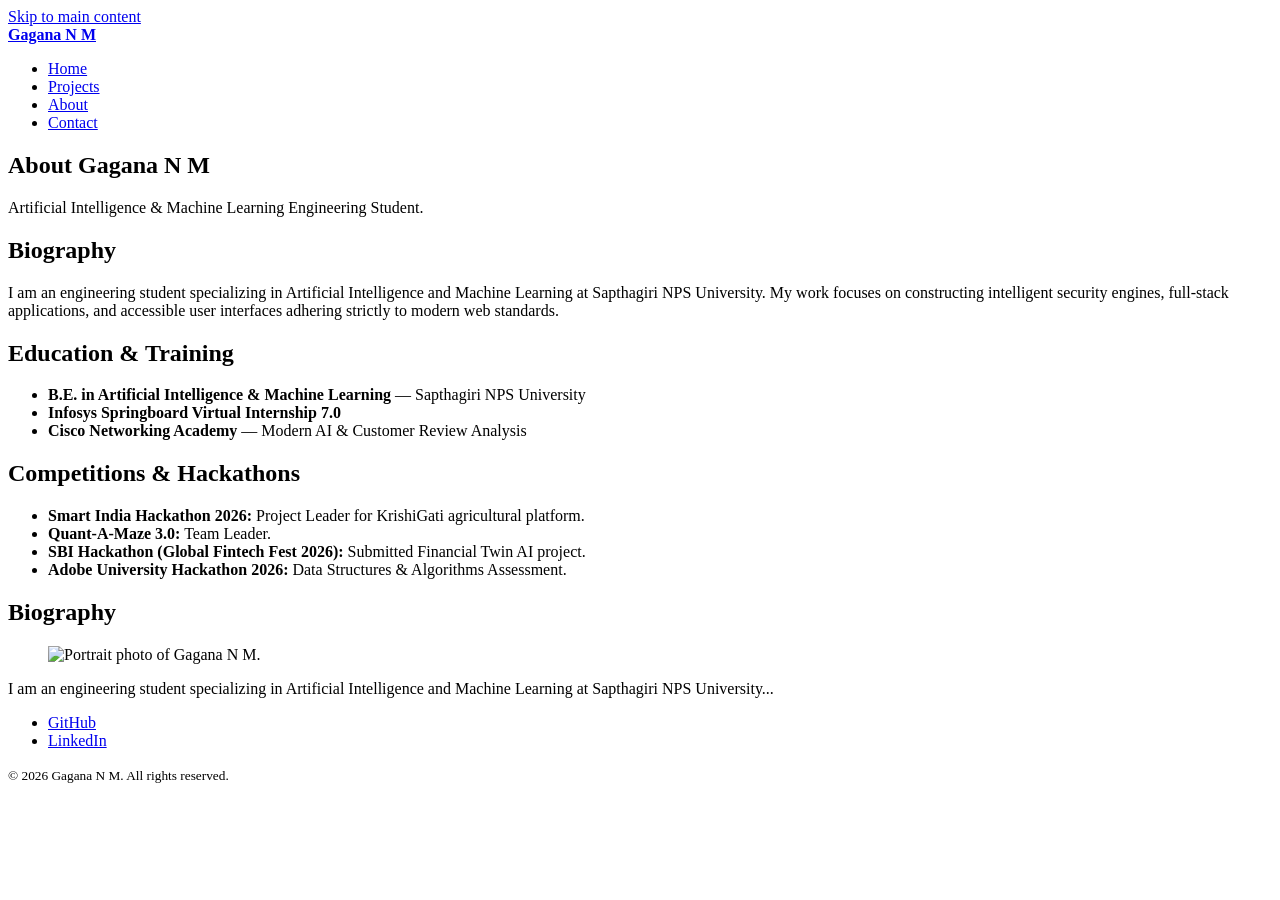
==== about.html @ c7a021b4 "Initial commit" ====
<!DOCTYPE html>
<html lang="en" dir="ltr">
<head>
  <meta charset="UTF-8">
  <meta name="viewport" content="width=device-width, initial-scale=1.0">
  
  <title>About Gagana N M | AI/ML Student</title>
  <meta name="description" content="Learn about Gagana N M, an AI/ML engineering student focusing on intelligent systems, cybersecurity, and WCAG accessibility standards.">
  <meta name="robots" content="index, follow">

  <link rel="canonical" href="https://www.gagananm.dev/about.html">
</head>
<body>

  <!-- Skip Link -->
  <a href="#main-content" class="skip-link">Skip to main content</a>

  <!-- Header Landmark -->
  <header role="banner">
    <nav aria-label="Main Navigation">
      <a href="index.html">
        <strong>Gagana N M</strong>
      </a>
      <ul>
        <li><a href="index.html">Home</a></li>
        <li><a href="projects.html">Projects</a></li>
        <li><a href="about.html" aria-current="page">About</a></li>
        <li><a href="contact.html">Contact</a></li>
      </ul>
    </nav>
  </header>

  <!-- Main Content Landmark -->
  <main id="main-content" tabindex="-1">
    
    <article>
      <header>
        <h1>About Gagana N M</h1>
        <p>Artificial Intelligence &amp; Machine Learning Engineering Student.</p>
      </header>

      <section aria-labelledby="bio-heading">
        <h2 id="bio-heading">Biography</h2>
        <p>I am an engineering student specializing in Artificial Intelligence and Machine Learning at Sapthagiri NPS University. My work focuses on constructing intelligent security engines, full-stack applications, and accessible user interfaces adhering strictly to modern web standards.</p>
      </section>

      <section aria-labelledby="education-heading">
        <h2 id="education-heading">Education &amp; Training</h2>
        <ul>
          <li>
            <strong>B.E. in Artificial Intelligence &amp; Machine Learning</strong> &mdash; Sapthagiri NPS University
          </li>
          <li>
            <strong>Infosys Springboard Virtual Internship 7.0</strong>
          </li>
          <li>
            <strong>Cisco Networking Academy</strong> &mdash; Modern AI &amp; Customer Review Analysis
          </li>
        </ul>
      </section>

      <section aria-labelledby="achievements-heading">
        <h2 id="achievements-heading">Competitions &amp; Hackathons</h2>
        <ul>
          <li><strong>Smart India Hackathon 2026:</strong> Project Leader for KrishiGati agricultural platform.</li>
          <li><strong>Quant-A-Maze 3.0:</strong> Team Leader.</li>
          <li><strong>SBI Hackathon (Global Fintech Fest 2026):</strong> Submitted Financial Twin AI project.</li>
          <li><strong>Adobe University Hackathon 2026:</strong> Data Structures &amp; Algorithms Assessment.</li>
        </ul>
      </section>
    </article>

  </main>
  <section aria-labelledby="bio-heading">
  <h2 id="bio-heading">Biography</h2>
  
  <figure>
    <img 
      src="https://i.pinimg.com/736x/85/52/92/855292018fea5396b55f74ef72c59ae5.jpg"
      alt="Portrait photo of Gagana N M." 
      width="300" 
      height="300" 
      loading="lazy"
    >
  </figure>

  <p>I am an engineering student specializing in Artificial Intelligence and Machine Learning at Sapthagiri NPS University...</p>
</section>

  <!-- Footer Landmark -->
  <footer role="contentinfo">
    <nav aria-label="Footer Social Links">
      <ul>
        <li><a href="https://github.com" rel="external noopener noreferrer" target="_blank" aria-label="GitHub Profile (opens in a new tab)">GitHub</a></li>
        <li><a href="https://linkedin.com" rel="external noopener noreferrer" target="_blank" aria-label="LinkedIn Profile (opens in a new tab)">LinkedIn</a></li>
      </ul>
    </nav>
    <p><small>&copy; <time datetime="2026">2026</time> Gagana N M. All rights reserved.</small></p>
  </footer>

</body>
</html>
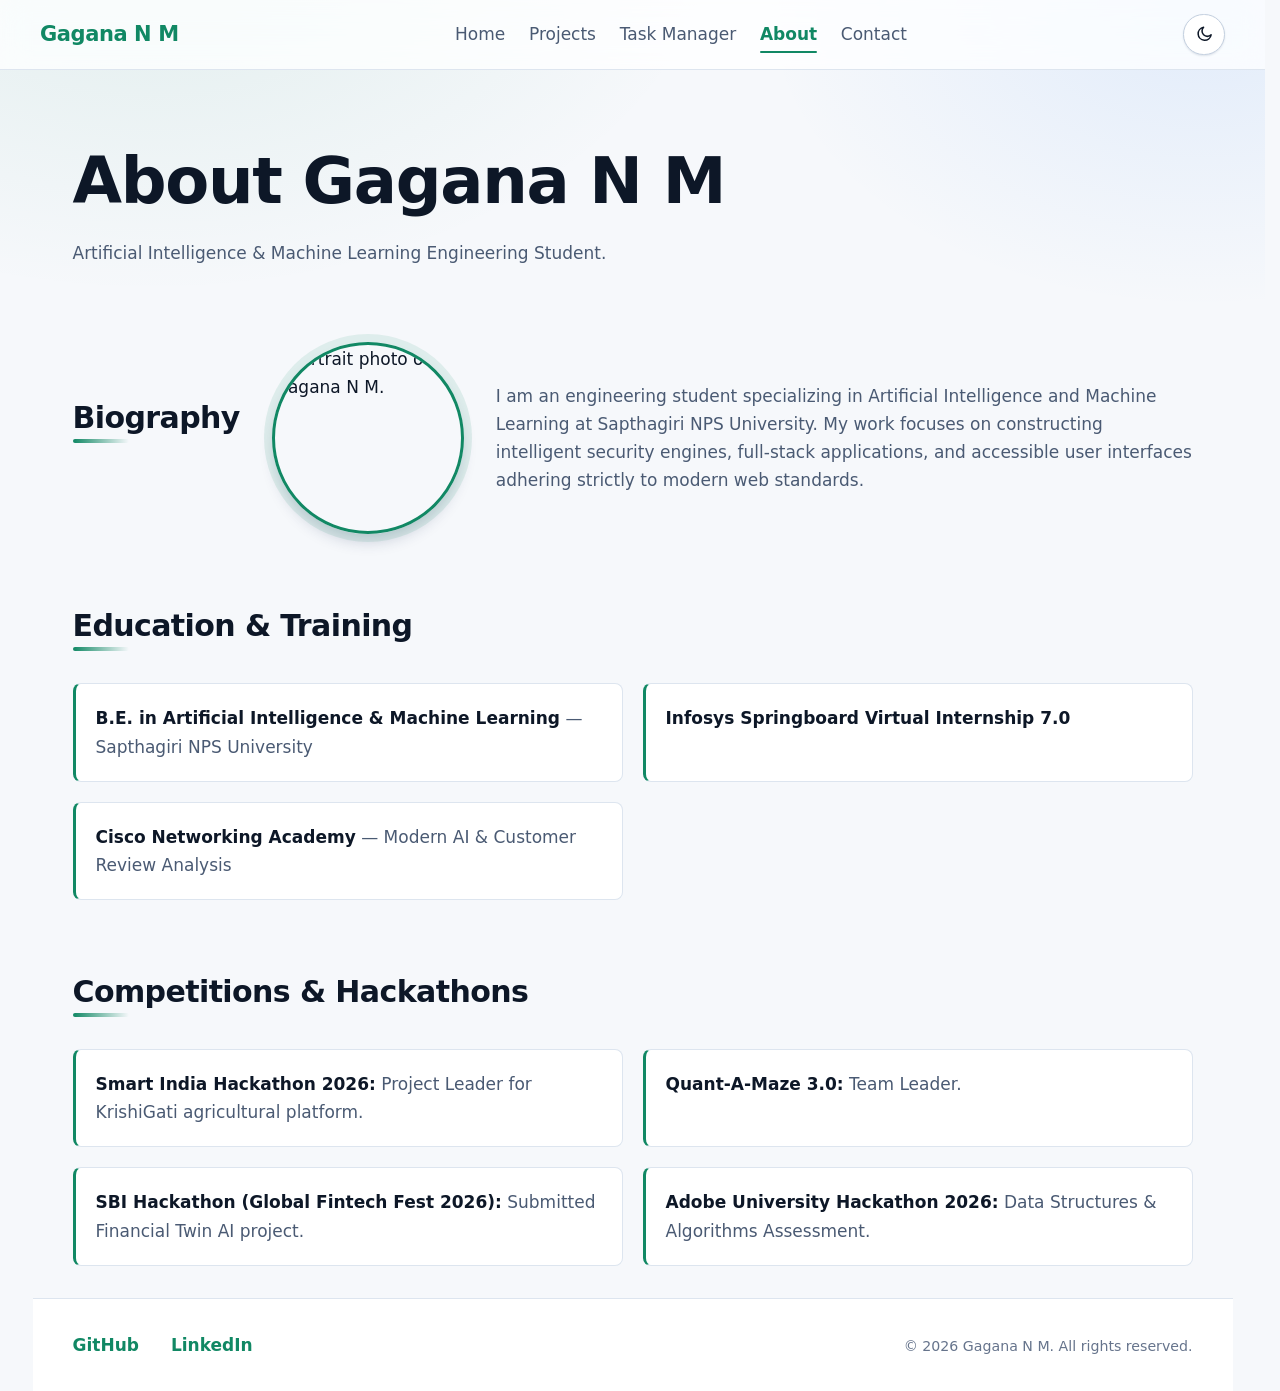
==== commit 68d5437f: "Add files via upload" ====
--- a/about.html
+++ b/about.html
@@ -1,102 +1,111 @@
-<!DOCTYPE html>
-<html lang="en" dir="ltr">
-<head>
-  <meta charset="UTF-8">
-  <meta name="viewport" content="width=device-width, initial-scale=1.0">
-  
-  <title>About Gagana N M | AI/ML Student</title>
-  <meta name="description" content="Learn about Gagana N M, an AI/ML engineering student focusing on intelligent systems, cybersecurity, and WCAG accessibility standards.">
-  <meta name="robots" content="index, follow">
-
-  <link rel="canonical" href="https://www.gagananm.dev/about.html">
-</head>
-<body>
-
-  <!-- Skip Link -->
-  <a href="#main-content" class="skip-link">Skip to main content</a>
-
-  <!-- Header Landmark -->
-  <header role="banner">
-    <nav aria-label="Main Navigation">
-      <a href="index.html">
-        <strong>Gagana N M</strong>
-      </a>
-      <ul>
-        <li><a href="index.html">Home</a></li>
-        <li><a href="projects.html">Projects</a></li>
-        <li><a href="about.html" aria-current="page">About</a></li>
-        <li><a href="contact.html">Contact</a></li>
-      </ul>
-    </nav>
-  </header>
-
-  <!-- Main Content Landmark -->
-  <main id="main-content" tabindex="-1">
-    
-    <article>
-      <header>
-        <h1>About Gagana N M</h1>
-        <p>Artificial Intelligence &amp; Machine Learning Engineering Student.</p>
-      </header>
-
-      <section aria-labelledby="bio-heading">
-        <h2 id="bio-heading">Biography</h2>
-        <p>I am an engineering student specializing in Artificial Intelligence and Machine Learning at Sapthagiri NPS University. My work focuses on constructing intelligent security engines, full-stack applications, and accessible user interfaces adhering strictly to modern web standards.</p>
-      </section>
-
-      <section aria-labelledby="education-heading">
-        <h2 id="education-heading">Education &amp; Training</h2>
-        <ul>
-          <li>
-            <strong>B.E. in Artificial Intelligence &amp; Machine Learning</strong> &mdash; Sapthagiri NPS University
-          </li>
-          <li>
-            <strong>Infosys Springboard Virtual Internship 7.0</strong>
-          </li>
-          <li>
-            <strong>Cisco Networking Academy</strong> &mdash; Modern AI &amp; Customer Review Analysis
-          </li>
-        </ul>
-      </section>
-
-      <section aria-labelledby="achievements-heading">
-        <h2 id="achievements-heading">Competitions &amp; Hackathons</h2>
-        <ul>
-          <li><strong>Smart India Hackathon 2026:</strong> Project Leader for KrishiGati agricultural platform.</li>
-          <li><strong>Quant-A-Maze 3.0:</strong> Team Leader.</li>
-          <li><strong>SBI Hackathon (Global Fintech Fest 2026):</strong> Submitted Financial Twin AI project.</li>
-          <li><strong>Adobe University Hackathon 2026:</strong> Data Structures &amp; Algorithms Assessment.</li>
-        </ul>
-      </section>
-    </article>
-
-  </main>
-  <section aria-labelledby="bio-heading">
-  <h2 id="bio-heading">Biography</h2>
-  
-  <figure>
-    <img 
-      src="https://i.pinimg.com/736x/85/52/92/855292018fea5396b55f74ef72c59ae5.jpg"
-      alt="Portrait photo of Gagana N M." 
-      width="300" 
-      height="300" 
-      loading="lazy"
-    >
-  </figure>
-
-  <p>I am an engineering student specializing in Artificial Intelligence and Machine Learning at Sapthagiri NPS University...</p>
-</section>
-
-  <!-- Footer Landmark -->
-  <footer role="contentinfo">
-    <nav aria-label="Footer Social Links">
-      <ul>
-        <li><a href="https://github.com" rel="external noopener noreferrer" target="_blank" aria-label="GitHub Profile (opens in a new tab)">GitHub</a></li>
-        <li><a href="https://linkedin.com" rel="external noopener noreferrer" target="_blank" aria-label="LinkedIn Profile (opens in a new tab)">LinkedIn</a></li>
-      </ul>
-    </nav>
-    <p><small>&copy; <time datetime="2026">2026</time> Gagana N M. All rights reserved.</small></p>
-  </footer>
-
-</body>
+<!DOCTYPE html>
+<html lang="en" dir="ltr">
+<head>
+  <meta charset="UTF-8">
+  <meta name="viewport" content="width=device-width, initial-scale=1.0">
+  
+  <title>About Gagana N M | AI/ML Student</title>
+  <meta name="description" content="Learn about Gagana N M, an AI/ML engineering student focusing on intelligent systems, cybersecurity, and WCAG accessibility standards.">
+  <meta name="robots" content="index, follow">
+
+  <link rel="canonical" href="https://www.gagananm.dev/about.html">
+  <link rel="stylesheet" href="style.css">
+</head>
+<body>
+
+  <!-- Skip Link -->
+  <a href="#main-content" class="skip-link">Skip to main content</a>
+
+  <!-- Header Landmark -->
+  <header role="banner">
+    <nav aria-label="Main Navigation">
+      <a href="index.html">
+        <strong>Gagana N M</strong>
+      </a>
+      <ul>
+        <li><a href="index.html">Home</a></li>
+        <li><a href="project.html">Projects</a></li>
+        <li><a href="todo.html">Task Manager</a></li>
+        <li><a href="about.html" aria-current="page">About</a></li>
+        <li><a href="contact.html">Contact</a></li>
+      </ul>
+
+      <!-- Light / dark mode switch: swaps CSS custom properties on <html> -->
+      <button type="button" class="theme-toggle" id="theme-toggle"
+        aria-label="Switch to light theme" aria-pressed="false" title="Toggle colour theme">
+        <svg class="icon icon-sun" viewBox="0 0 24 24" fill="none" stroke="currentColor"
+          stroke-width="2" stroke-linecap="round" aria-hidden="true" focusable="false">
+          <circle cx="12" cy="12" r="4.5"></circle>
+          <path d="M12 1.5v2.5M12 20v2.5M4.2 4.2l1.8 1.8M18 18l1.8 1.8M1.5 12H4M20 12h2.5M4.2 19.8L6 18M18 6l1.8-1.8"></path>
+        </svg>
+        <svg class="icon icon-moon" viewBox="0 0 24 24" fill="none" stroke="currentColor"
+          stroke-width="2" stroke-linecap="round" stroke-linejoin="round" aria-hidden="true" focusable="false">
+          <path d="M21 12.8A8.5 8.5 0 1 1 11.2 3a6.6 6.6 0 0 0 9.8 9.8z"></path>
+        </svg>
+      </button>
+    </nav>
+  </header>
+
+  <!-- Main Content Landmark -->
+  <main id="main-content" tabindex="-1">
+
+    <header>
+      <h1>About Gagana N M</h1>
+      <p>Artificial Intelligence &amp; Machine Learning Engineering Student.</p>
+    </header>
+
+    <section aria-labelledby="bio-heading">
+      <h2 id="bio-heading">Biography</h2>
+
+      <figure>
+        <img src="https://i.pinimg.com/736x/85/52/92/855292018fea5396b55f74ef72c59ae5.jpg"
+          alt="Portrait photo of Gagana N M."
+          width="300"
+          height="300"
+          loading="lazy"
+        >
+      </figure>
+
+      <p>I am an engineering student specializing in Artificial Intelligence and Machine Learning at Sapthagiri NPS University. My work focuses on constructing intelligent security engines, full-stack applications, and accessible user interfaces adhering strictly to modern web standards.</p>
+    </section>
+
+    <section aria-labelledby="education-heading">
+      <h2 id="education-heading">Education &amp; Training</h2>
+      <ul>
+        <li>
+          <strong>B.E. in Artificial Intelligence &amp; Machine Learning</strong> &mdash; Sapthagiri NPS University
+        </li>
+        <li>
+          <strong>Infosys Springboard Virtual Internship 7.0</strong>
+        </li>
+        <li>
+          <strong>Cisco Networking Academy</strong> &mdash; Modern AI &amp; Customer Review Analysis
+        </li>
+      </ul>
+    </section>
+
+    <section aria-labelledby="achievements-heading">
+      <h2 id="achievements-heading">Competitions &amp; Hackathons</h2>
+      <ul>
+        <li><strong>Smart India Hackathon 2026:</strong> Project Leader for KrishiGati agricultural platform.</li>
+        <li><strong>Quant-A-Maze 3.0:</strong> Team Leader.</li>
+        <li><strong>SBI Hackathon (Global Fintech Fest 2026):</strong> Submitted Financial Twin AI project.</li>
+        <li><strong>Adobe University Hackathon 2026:</strong> Data Structures &amp; Algorithms Assessment.</li>
+      </ul>
+    </section>
+
+  </main>
+
+  <!-- Footer Landmark -->
+  <footer role="contentinfo">
+    <nav aria-label="Footer Social Links">
+      <ul>
+        <li><a href="https://github.com" rel="external noopener noreferrer" target="_blank" aria-label="GitHub Profile (opens in a new tab)">GitHub</a></li>
+        <li><a href="https://linkedin.com" rel="external noopener noreferrer" target="_blank" aria-label="LinkedIn Profile (opens in a new tab)">LinkedIn</a></li>
+      </ul>
+    </nav>
+    <p><small>&copy; <time datetime="2026">2026</time> Gagana N M. All rights reserved.</small></p>
+  </footer>
+
+</body>
 </html>
--- a/style.css
+++ b/style.css
@@ -0,0 +1,1498 @@
+/* ==========================================================================
+   GAGANA N M — PORTFOLIO STYLESHEET
+   Architecture:
+     1.  Design Tokens (custom properties) + Light/Dark theme
+     2.  Base & Accessibility styles
+     3.  Navigation & Header (Flexbox)
+     4.  Main content & page shell (CSS Grid)
+     5.  Page-specific components (hero, cards, forms, timeline)
+     6.  Footer
+     7.  Responsive breakpoints (mobile-first)
+     8.  User preferences (reduced motion, print)
+   ========================================================================== */
+
+/* ==========================================================================
+   1. DESIGN TOKENS — CUSTOM PROPERTIES
+   Every colour, size, radius and easing used below is declared once here,
+   which is what makes runtime theme switching a single-attribute change.
+   ========================================================================== */
+
+:root {
+  /* Tells the UA which palette form controls & scrollbars should use */
+  color-scheme: dark;
+
+  /* --- Brand accent (theme-independent hue, derived shades) --- */
+  --brand-hue: 162;
+  --accent: hsl(var(--brand-hue) 84% 40%);
+  --accent-hover: hsl(var(--brand-hue) 84% 48%);
+  --accent-soft: hsl(var(--brand-hue) 84% 40% / 0.14);
+  --accent-glow: hsl(var(--brand-hue) 84% 45% / 0.35);
+  --accent-contrast: #ffffff;
+
+  /* --- Surfaces (dark defaults) --- */
+  --bg-primary: #070b14;
+  --bg-secondary: #0f1626;
+  --bg-surface: #1b2438;
+  --bg-elevated: #141d30;
+  --glass: rgb(15 22 38 / 0.72);
+  --border-color: #1f2b42;
+  --border-strong: #2c3a56;
+
+  /* --- Text --- */
+  --text-primary: #f3f6fb;
+  --text-secondary: #9aa7bd;
+  --text-muted: #6b7891;
+
+  /* Typography & Layout */
+  --font-main: system-ui, -apple-system, BlinkMacSystemFont, 'Segoe UI', Roboto, Oxygen, Ubuntu, Cantarell, sans-serif;
+  --max-width: 1200px;
+  --gutter: clamp(1rem, 0.5rem + 2.5vw, 2.5rem);
+
+  /* Fluid type scale — scales smoothly between mobile and desktop
+     with no breakpoint required (min, preferred, max) */
+  --step-0: clamp(0.95rem, 0.9rem + 0.25vw, 1.0625rem);
+  --step-1: clamp(1.125rem, 1.05rem + 0.4vw, 1.3125rem);
+  --step-2: clamp(1.4rem, 1.2rem + 0.9vw, 1.875rem);
+  --step-3: clamp(1.85rem, 1.4rem + 2.1vw, 3rem);
+  --step-4: clamp(2.2rem, 1.5rem + 3.4vw, 4rem);
+
+  /* Spacing scale */
+  --space-xs: 0.375rem;
+  --space-sm: 0.75rem;
+  --space-md: 1.25rem;
+  --space-lg: 2rem;
+  --space-xl: clamp(2.5rem, 1.5rem + 4vw, 5rem);
+
+  /* Utilities */
+  --radius-sm: 0.375rem;
+  --radius-md: 0.5rem;
+  --radius-lg: 0.75rem;
+  --radius-xl: 1.5rem;
+  --radius-pill: 999px;
+  --shadow-sm: 0 1px 2px 0 rgba(0, 0, 0, 0.5);
+  --shadow-md: 0 4px 6px -1px rgba(0, 0, 0, 0.3);
+  --shadow-lg: 0 10px 15px -3px rgba(0, 0, 0, 0.4);
+  --ring: 0 0 0 3px var(--accent-soft);
+  --ease: cubic-bezier(0.4, 0, 0.2, 1);
+  --transition: all 0.3s var(--ease);
+
+  /* --- Priority semantics (shared by the task manager) --- */
+  --priority-high: hsl(0 72% 51%);
+  --priority-high-soft: hsl(0 72% 51% / 0.16);
+  --priority-medium: hsl(38 92% 50%);
+  --priority-medium-soft: hsl(38 92% 50% / 0.16);
+  --priority-low: hsl(199 89% 48%);
+  --priority-low-soft: hsl(199 89% 48% / 0.16);
+
+  --danger: hsl(0 72% 51%);
+  --danger-soft: hsl(0 72% 51% / 0.14);
+}
+
+/* ==========================================================================
+   1b. LIGHT THEME
+   Two routes, both driven purely by swapping custom-property values:
+     a) Automatic  -> the OS/browser `prefers-color-scheme` media feature
+     b) Manual     -> [data-theme="light"] set on <html> by the toggle button
+   ========================================================================== */
+@media (prefers-color-scheme: light) {
+  :root:not([data-theme='dark']) {
+    color-scheme: light;
+
+    --accent: hsl(var(--brand-hue) 78% 30%);
+    --accent-hover: hsl(var(--brand-hue) 78% 24%);
+    --accent-soft: hsl(var(--brand-hue) 78% 30% / 0.1);
+    --accent-glow: hsl(var(--brand-hue) 78% 40% / 0.25);
+
+    --bg-primary: #f6f8fb;
+    --bg-secondary: #ffffff;
+    --bg-surface: #eef2f8;
+    --bg-elevated: #ffffff;
+    --glass: rgb(255 255 255 / 0.78);
+    --border-color: #dde5ef;
+    --border-strong: #c3cfdf;
+
+    --text-primary: #0d1727;
+    --text-secondary: #4a5a73;
+    --text-muted: #66748c;
+
+    --shadow-sm: 0 1px 2px 0 rgba(30, 50, 90, 0.12);
+    --shadow-md: 0 4px 6px -1px rgba(30, 50, 90, 0.16);
+    --shadow-lg: 0 10px 15px -3px rgba(30, 50, 90, 0.22);
+  }
+}
+
+/* Manual override — always wins over the system preference */
+:root[data-theme='light'] {
+  color-scheme: light;
+
+  --accent: hsl(var(--brand-hue) 78% 30%);
+  --accent-hover: hsl(var(--brand-hue) 78% 24%);
+  --accent-soft: hsl(var(--brand-hue) 78% 30% / 0.1);
+  --accent-glow: hsl(var(--brand-hue) 78% 40% / 0.25);
+
+  --bg-primary: #f6f8fb;
+  --bg-secondary: #ffffff;
+  --bg-surface: #eef2f8;
+  --bg-elevated: #ffffff;
+  --glass: rgb(255 255 255 / 0.78);
+  --border-color: #dde5ef;
+  --border-strong: #c3cfdf;
+
+  --text-primary: #0d1727;
+  --text-secondary: #4a5a73;
+  --text-muted: #66748c;
+
+  /* Darker priority shades so they hold AA contrast on white */
+  --priority-high: hsl(0 72% 42%);
+  --priority-medium: hsl(32 90% 36%);
+  --priority-low: hsl(205 90% 34%);
+  --danger: hsl(0 72% 42%);
+
+  --shadow-sm: 0 1px 2px 0 rgba(30, 50, 90, 0.12);
+  --shadow-md: 0 4px 6px -1px rgba(30, 50, 90, 0.16);
+  --shadow-lg: 0 10px 15px -3px rgba(30, 50, 90, 0.22);
+}
+
+/* Mirror that palette when light mode is chosen automatically by the OS */
+@media (prefers-color-scheme: light) {
+  :root:not([data-theme='dark']) {
+    --priority-high: hsl(0 72% 42%);
+    --priority-medium: hsl(32 90% 36%);
+    --priority-low: hsl(205 90% 34%);
+    --danger: hsl(0 72% 42%);
+  }
+}
+
+/* ==========================================================================
+   2. BASE & ACCESSIBILITY STYLES
+   ========================================================================== */
+*, *::before, *::after {
+  box-sizing: border-box;
+  margin: 0;
+  padding: 0;
+}
+
+html {
+  scroll-behavior: smooth;
+  -webkit-text-size-adjust: 100%;
+  scrollbar-gutter: stable;
+  font-size: 100%;
+}
+
+body {
+  font-family: var(--font-main);
+  font-size: var(--step-0);
+  background-color: var(--bg-primary);
+  color: var(--text-primary);
+  line-height: 1.65;
+  min-height: 100vh;
+  min-height: 100svh;
+  display: flex;
+  flex-direction: column;
+
+  /* Advanced: layered radial "mesh" gradient for depth, pinned to viewport */
+  background-image:
+    radial-gradient(60rem 40rem at 12% -10%, var(--accent-soft), transparent 60%),
+    radial-gradient(50rem 35rem at 95% 0%, hsl(215 90% 55% / 0.10), transparent 55%);
+  background-attachment: fixed;
+  background-repeat: no-repeat;
+
+  transition: background-color var(--transition), color var(--transition);
+}
+
+/* Text gradient utility: paints text with a gradient via background-clip */
+.gradient-text {
+  background-image: linear-gradient(
+    100deg,
+    var(--text-primary) 20%,
+    var(--accent) 85%
+  );
+  -webkit-background-clip: text;
+  background-clip: text;
+  color: transparent;
+}
+
+/* Accessibility: Skip Link & Focus States */
+.skip-link {
+  position: absolute;
+  top: -100px;
+  left: 1rem;
+  background: var(--accent);
+  color: #ffffff;
+  padding: 0.75rem 1.25rem;
+  z-index: 1000;
+  border-radius: var(--radius-sm);
+  font-weight: 600;
+  text-decoration: none;
+  transition: top 0.2s ease;
+}
+
+.skip-link:focus {
+  top: 1rem;
+}
+
+:focus-visible {
+  outline: 2px solid var(--accent-hover);
+  outline-offset: 4px;
+}
+
+.visually-hidden {
+  position: absolute;
+  width: 1px;
+  height: 1px;
+  padding: 0;
+  margin: -1px;
+  overflow: hidden;
+  clip: rect(0, 0, 0, 0);
+  white-space: nowrap;
+  border: 0;
+}
+
+/* Base Elements */
+img {
+  max-width: 100%;
+  height: auto;
+  display: block;
+  border-radius: var(--radius-md);
+}
+
+a {
+  color: var(--accent);
+  text-decoration: none;
+  text-underline-offset: 0.2em;
+  transition: var(--transition);
+}
+
+a:hover {
+  color: var(--accent-hover);
+}
+
+ul {
+  list-style: none;
+}
+
+/* Fluid, balanced headings */
+h1,
+h2,
+h3 {
+  line-height: 1.15;
+  text-wrap: balance;
+  letter-spacing: -0.02em;
+}
+
+h1 {
+  font-size: var(--step-4);
+  margin-bottom: var(--space-md);
+}
+
+h3 {
+  font-size: var(--step-1);
+  margin-bottom: var(--space-xs);
+}
+
+/* Heading rhythm on text blocks */
+main > header p,
+section > p {
+  color: var(--text-secondary);
+}
+
+/* ==========================================================================
+   3. NAVIGATION & HEADER
+   ========================================================================== */
+header[role="banner"] {
+  position: sticky;
+  top: 0;
+  z-index: 100;
+  background-color: var(--glass);
+  -webkit-backdrop-filter: blur(14px) saturate(160%);
+  backdrop-filter: blur(14px) saturate(160%);
+  border-bottom: 1px solid var(--border-color);
+  padding: 0.85rem var(--gutter);
+  transition: background-color var(--transition), border-color var(--transition);
+}
+
+/* Flexbox: logo left, nav links right, toggle pinned at the end */
+nav[aria-label="Main Navigation"] {
+  max-width: var(--max-width);
+  margin-inline: auto;
+  display: flex;
+  flex-wrap: wrap;
+  align-items: center;
+  justify-content: space-between;
+  gap: var(--space-sm);
+}
+
+nav[aria-label="Main Navigation"] > a:hover {
+  text-decoration: none;
+}
+
+nav[aria-label="Main Navigation"] strong {
+  font-size: var(--step-1);
+  letter-spacing: -0.02em;
+}
+
+nav[aria-label="Main Navigation"] ul {
+  display: flex;
+  flex-wrap: wrap;
+  gap: clamp(0.85rem, 0.2rem + 1.6vw, 1.75rem);
+  align-items: center;
+}
+
+/* Nav links carry an animated ::after underline indicator */
+nav[aria-label="Main Navigation"] ul a {
+  position: relative;
+  display: inline-block;
+  padding-block: 0.15rem;
+  color: var(--text-secondary);
+  font-weight: 500;
+}
+
+nav[aria-label="Main Navigation"] ul a::after {
+  content: '';
+  position: absolute;
+  left: 0;
+  bottom: -0.15rem;
+  width: 100%;
+  height: 2px;
+  border-radius: var(--radius-pill);
+  background-color: var(--accent);
+  transform: scaleX(0);
+  transform-origin: left center;
+  transition: transform var(--transition);
+}
+
+nav[aria-label="Main Navigation"] ul a:hover,
+nav[aria-label="Main Navigation"] ul a[aria-current="page"] {
+  color: var(--accent);
+  text-decoration: none;
+}
+
+nav[aria-label="Main Navigation"] ul a:hover::after,
+nav[aria-label="Main Navigation"] ul a[aria-current="page"]::after {
+  transform: scaleX(1);
+}
+
+nav[aria-label="Main Navigation"] ul a[aria-current="page"] {
+  font-weight: 600;
+}
+
+/* --- Theme toggle: Flexbox centering inside a fixed-size pill --- */
+.theme-toggle {
+  display: inline-flex;
+  align-items: center;
+  justify-content: center;
+  width: 2.6rem;
+  height: 2.6rem;
+  flex: 0 0 auto;
+  padding: 0;
+  font: inherit;
+  cursor: pointer;
+  color: var(--text-primary);
+  background-color: var(--bg-secondary);
+  border: 1px solid var(--border-strong);
+  border-radius: var(--radius-pill);
+  box-shadow: var(--shadow-sm);
+  transition: var(--transition);
+}
+
+.theme-toggle:hover {
+  color: var(--accent);
+  border-color: var(--accent);
+  transform: translateY(-2px);
+  box-shadow: var(--shadow-md);
+}
+
+.theme-toggle:active {
+  transform: translateY(0);
+}
+
+.theme-toggle .icon {
+  display: block;
+  width: 1.15rem;
+  height: 1.15rem;
+  transition: transform 0.5s var(--ease);
+}
+
+.theme-toggle:hover .icon {
+  transform: rotate(25deg) scale(1.08);
+}
+
+/* Swap the painted icon according to the resolved theme */
+.theme-toggle .icon-moon,
+:root[data-theme="light"] .theme-toggle .icon-sun {
+  display: none;
+}
+
+:root[data-theme="light"] .theme-toggle .icon-moon {
+  display: block;
+}
+
+@media (prefers-color-scheme: light) {
+  :root:not([data-theme="dark"]) .theme-toggle .icon-sun,
+  :root:not([data-theme="dark"]) .theme-toggle .icon-moon {
+    display: none;
+  }
+
+  :root:not([data-theme="dark"]) .theme-toggle .icon-moon {
+    display: block;
+  }
+}
+
+/* ==========================================================================
+   4. MAIN CONTENT & PAGE SHELL
+   `main` is a CSS Grid container: mobile shows a single column, and from the
+   tablet breakpoint upward it becomes a two-dimensional content + sidebar grid.
+   ========================================================================== */
+main {
+  flex: 1 1 auto;
+  width: 100%;
+  max-width: var(--max-width);
+  margin-inline: auto;
+  padding: var(--space-xl) var(--gutter) var(--space-lg);
+  display: grid;
+  grid-template-columns: 1fr;
+  gap: var(--space-xl);
+  align-content: start;
+}
+
+/* Prevents long content from blowing out grid tracks */
+section,
+article {
+  min-width: 0;
+}
+
+h2 {
+  font-size: var(--step-2);
+  margin-bottom: var(--space-lg);
+  position: relative;
+  display: inline-block;
+  padding-bottom: 0.5rem;
+}
+
+h2::after {
+  content: '';
+  position: absolute;
+  bottom: 0;
+  left: 0;
+  width: 3.5rem;
+  height: 4px;
+  border-radius: var(--radius-pill);
+  background: linear-gradient(90deg, var(--accent), transparent);
+}
+
+/* ==========================================================================
+   5. PAGE-SPECIFIC COMPONENTS
+   ========================================================================== */
+
+/* --- Hero Section: Flexbox column, centered on the block axis --- */
+section[aria-labelledby="hero-heading"] {
+  display: flex;
+  flex-direction: column;
+  justify-content: center;
+  align-items: flex-start;
+  gap: var(--space-md);
+  min-height: 55svh;
+  padding: clamp(1.5rem, 1rem + 3vw, 3.5rem);
+  border: 1px solid var(--border-color);
+  border-radius: var(--radius-xl);
+  background: linear-gradient(150deg, var(--bg-secondary), var(--bg-primary) 72%);
+  box-shadow: var(--shadow-lg);
+  position: relative;
+  overflow: hidden;
+}
+
+/* Advanced: decorative glow generated purely in CSS (no image asset) */
+section[aria-labelledby="hero-heading"]::before {
+  content: '';
+  position: absolute;
+  inset: auto -15% -55% 35%;
+  height: 26rem;
+  border-radius: 50%;
+  background: radial-gradient(circle, var(--accent-glow), transparent 65%);
+  filter: blur(8px);
+  pointer-events: none;
+}
+
+/* Lifts every direct child above the decorative glow layer */
+section[aria-labelledby="hero-heading"] > * {
+  position: relative;
+}
+
+section[aria-labelledby="hero-heading"] p {
+  font-size: var(--step-1);
+  color: var(--text-secondary);
+  max-width: 62ch;
+}
+
+section[aria-labelledby="hero-heading"] > div {
+  display: flex;
+  flex-wrap: wrap;
+  gap: var(--space-sm);
+  margin-top: var(--space-sm);
+}
+
+/* --- Shared button component (Flexbox-centered label) --- */
+:is(section[aria-labelledby="hero-heading"] a, .btn, button[type="submit"]) {
+  display: inline-flex;
+  align-items: center;
+  justify-content: center;
+  gap: 0.5rem;
+  padding: 0.8rem 1.6rem;
+  border: 1px solid transparent;
+  border-radius: var(--radius-pill);
+  font-family: inherit;
+  font-size: var(--step-0);
+  font-weight: 600;
+  text-decoration: none;
+  cursor: pointer;
+  background-color: var(--accent);
+  color: var(--accent-contrast);
+  box-shadow: 0 8px 20px -12px var(--accent-glow);
+  transition: var(--transition);
+}
+
+:is(section[aria-labelledby="hero-heading"] a, .btn, button[type="submit"]):hover {
+  background-color: var(--accent-hover);
+  transform: translateY(-2px);
+  box-shadow: 0 14px 28px -12px var(--accent-glow);
+  text-decoration: none;
+}
+
+/* Secondary / ghost variant for the second hero action */
+section[aria-labelledby="hero-heading"] a:nth-of-type(2) {
+  background-color: transparent;
+  border-color: var(--border-strong);
+  color: var(--text-primary);
+  box-shadow: none;
+}
+
+section[aria-labelledby="hero-heading"] a:nth-of-type(2):hover {
+  background-color: var(--accent-soft);
+  border-color: var(--accent);
+  color: var(--accent);
+}
+
+/* --- Project grids: CSS Grid, 1 column on mobile --- */
+section[aria-labelledby="featured-projects-heading"] > div,
+section[aria-labelledby="all-projects-heading"] {
+  display: grid;
+  grid-template-columns: 1fr;
+  gap: var(--space-lg);
+}
+
+/* --- Project card: Flexbox column so the footer pins to the bottom --- */
+article {
+  display: flex;
+  flex-direction: column;
+  gap: var(--space-sm);
+  padding: clamp(1.25rem, 1rem + 1vw, 1.75rem);
+  background-color: var(--bg-secondary);
+  border: 1px solid var(--border-color);
+  border-radius: var(--radius-xl);
+  box-shadow: var(--shadow-sm);
+  position: relative;
+  overflow: hidden;
+  transition: var(--transition);
+}
+
+/* Advanced: gradient hairline border that fades in on hover, drawn with a
+   mask-composite so only the 1px padding ring is painted */
+article::after {
+  content: '';
+  position: absolute;
+  inset: 0;
+  border-radius: inherit;
+  padding: 1px;
+  background: linear-gradient(140deg, var(--accent), transparent 55%);
+  -webkit-mask: linear-gradient(#000 0 0) content-box, linear-gradient(#000 0 0);
+  -webkit-mask-composite: xor;
+  mask: linear-gradient(#000 0 0) content-box, linear-gradient(#000 0 0);
+  mask-composite: exclude;
+  opacity: 0;
+  pointer-events: none;
+  transition: opacity var(--transition);
+}
+
+article:hover {
+  transform: translateY(-6px);
+  box-shadow: var(--shadow-lg);
+}
+
+article:hover::after {
+  opacity: 1;
+}
+
+article header p,
+article header small {
+  color: var(--text-muted);
+  font-size: 0.85rem;
+  text-transform: uppercase;
+  letter-spacing: 0.02em;
+}
+
+article figure {
+  margin: 0;
+  display: flex;
+  flex-direction: column;
+  gap: 0.5rem;
+}
+
+article figure img {
+  width: 100%;
+  aspect-ratio: 16 / 10;
+  object-fit: cover;
+  border: 1px solid var(--border-color);
+  transition: transform 0.5s var(--ease);
+}
+
+article:hover figure img {
+  transform: scale(1.03);
+}
+
+article figcaption {
+  font-size: 0.875rem;
+  color: var(--text-muted);
+}
+
+article > p {
+  color: var(--text-secondary);
+}
+
+/* Technology chips, laid out with wrapping Flexbox */
+article ul {
+  display: flex;
+  flex-wrap: wrap;
+  gap: 0.5rem;
+}
+
+article ul li {
+  background-color: var(--accent-soft);
+  color: var(--accent);
+  border: 1px solid var(--border-color);
+  padding: 0.25rem 0.75rem;
+  border-radius: var(--radius-pill);
+  font-size: 0.8rem;
+  font-weight: 600;
+}
+
+/* `margin-block-start: auto` pushes the actions to the card bottom */
+article footer {
+  display: flex;
+  flex-wrap: wrap;
+  align-items: center;
+  gap: var(--space-md);
+  margin-block-start: auto;
+  padding-block-start: var(--space-md);
+  border-top: 1px solid var(--border-color);
+  background: transparent;
+}
+
+article footer a {
+  font-size: 0.9rem;
+  font-weight: 600;
+}
+
+section[aria-labelledby="featured-projects-heading"] > footer {
+  margin-top: var(--space-lg);
+}
+
+/* --- Competencies definition list --- */
+dl {
+  display: grid;
+  grid-template-columns: 1fr;
+  gap: var(--space-md);
+}
+
+dt {
+  font-weight: 700;
+  color: var(--accent);
+  font-size: var(--step-1);
+}
+
+dd {
+  color: var(--text-secondary);
+  margin-top: 0.25rem;
+}
+
+/* --- Sidebar highlight --- */
+aside[aria-label="Recent Highlights"] {
+  display: flex;
+  flex-direction: column;
+  gap: var(--space-sm);
+  padding: clamp(1.25rem, 1rem + 1.5vw, 2rem);
+  background: linear-gradient(135deg, var(--bg-secondary), var(--bg-elevated));
+  border: 1px solid var(--border-color);
+  border-left: 4px solid var(--accent);
+  border-radius: var(--radius-lg);
+  box-shadow: var(--shadow-md);
+}
+
+aside[aria-label="Recent Highlights"] h2 {
+  font-size: var(--step-1);
+  margin-bottom: var(--space-xs);
+}
+
+aside[aria-label="Recent Highlights"] h2::after {
+  background: linear-gradient(90deg, var(--accent), transparent);
+}
+
+aside[aria-label="Recent Highlights"] p {
+  color: var(--text-secondary);
+}
+
+/* --- ABOUT PAGE (about.html) --- */
+section[aria-labelledby="bio-heading"] {
+  display: flex;
+  flex-direction: column;
+  gap: var(--space-md);
+}
+
+section[aria-labelledby="bio-heading"] figure {
+  flex: 0 0 auto;
+  margin: 0;
+}
+
+section[aria-labelledby="bio-heading"] img {
+  width: clamp(9rem, 32vw, 12rem);
+  height: clamp(9rem, 32vw, 12rem);
+  object-fit: cover;
+  border-radius: 50%;
+  border: 3px solid var(--accent);
+  /* Layered box-shadow ring creates the halo without extra markup */
+  box-shadow: 0 0 0 8px var(--accent-soft), var(--shadow-lg);
+}
+
+section[aria-labelledby="bio-heading"] p {
+  color: var(--text-secondary);
+  max-width: 68ch;
+}
+
+section[aria-labelledby="education-heading"] ul,
+section[aria-labelledby="achievements-heading"] ul {
+  display: grid;
+  grid-template-columns: 1fr;
+  gap: var(--space-md);
+}
+
+section[aria-labelledby="education-heading"] li,
+section[aria-labelledby="achievements-heading"] li {
+  background-color: var(--bg-secondary);
+  border: 1px solid var(--border-color);
+  border-left: 3px solid var(--accent);
+  border-radius: var(--radius-md);
+  padding: var(--space-md);
+  color: var(--text-secondary);
+  transition: var(--transition);
+}
+
+section[aria-labelledby="education-heading"] li:hover,
+section[aria-labelledby="achievements-heading"] li:hover {
+  transform: translateX(4px);
+  box-shadow: var(--shadow-md);
+}
+
+section[aria-labelledby="education-heading"] li strong,
+section[aria-labelledby="achievements-heading"] li strong {
+  color: var(--text-primary);
+}
+
+/* --- PROJECTS PAGE (project.html) --- */
+section[aria-labelledby="all-projects-heading"] {
+  display: grid;
+  grid-template-columns: 1fr;
+  gap: var(--space-lg);
+}
+
+/* --- CONTACT PAGE (contact.html) --- */
+form {
+  display: flex;
+  flex-direction: column;
+  gap: var(--space-md);
+  padding: clamp(1.25rem, 1rem + 2vw, 2.5rem);
+  background-color: var(--bg-secondary);
+  border: 1px solid var(--border-color);
+  border-radius: var(--radius-xl);
+  box-shadow: var(--shadow-md);
+}
+
+form > div {
+  display: flex;
+  flex-direction: column;
+  gap: 0.5rem;
+  min-width: 0;
+}
+
+form span small,
+form > p small {
+  color: var(--text-muted);
+}
+
+label {
+  font-weight: 600;
+  color: var(--text-primary);
+}
+
+input[type="text"],
+input[type="email"],
+select,
+textarea {
+  width: 100%;
+  padding: 0.75rem 1rem;
+  background-color: var(--bg-primary);
+  border: 1px solid var(--border-strong);
+  border-radius: var(--radius-sm);
+  color: var(--text-primary);
+  font-family: inherit;
+  font-size: var(--step-0);
+  transition: var(--transition);
+}
+
+input[type="text"]:focus,
+input[type="email"]:focus,
+select:focus,
+textarea:focus {
+  outline: none;
+  border-color: var(--accent);
+  box-shadow: var(--ring);
+}
+
+textarea {
+  resize: vertical;
+  min-height: 8rem;
+}
+
+select {
+  cursor: pointer;
+}
+
+fieldset {
+  display: flex;
+  flex-direction: column;
+  gap: var(--space-sm);
+  border: 1px solid var(--border-color);
+  border-radius: var(--radius-md);
+  padding: var(--space-md);
+}
+
+legend {
+  padding-inline: 0.5rem;
+  font-weight: 600;
+  color: var(--accent);
+}
+
+/* Radio / checkbox rows: horizontal Flexbox alignment */
+fieldset > div,
+form > div:has(input[type="checkbox"]) {
+  display: flex;
+  flex-direction: row;
+  align-items: center;
+  gap: 0.625rem;
+}
+
+input[type="radio"],
+input[type="checkbox"] {
+  width: 1.15rem;
+  height: 1.15rem;
+  flex: 0 0 auto;
+  accent-color: var(--accent);
+  cursor: pointer;
+}
+
+fieldset label,
+form > div:has(input[type="checkbox"]) label {
+  font-weight: 500;
+  cursor: pointer;
+}
+
+/* Live region shell — only draws a panel when a message exists */
+#form-status {
+  border-radius: var(--radius-md);
+}
+
+#form-status:not(:empty) {
+  padding: var(--space-md);
+  border: 1px solid var(--border-color);
+  background-color: var(--bg-surface);
+}
+
+address {
+  font-style: normal;
+  background-color: var(--bg-secondary);
+  border: 1px solid var(--border-color);
+  border-radius: var(--radius-lg);
+  padding: var(--space-md);
+  color: var(--text-secondary);
+}
+
+/* ==========================================================================
+   6. FOOTER
+   ========================================================================== */
+footer[role="contentinfo"] {
+  display: flex;
+  flex-direction: column;
+  align-items: center;
+  gap: var(--space-md);
+  margin-top: auto;
+  padding: var(--space-lg) var(--gutter);
+  background-color: var(--bg-secondary);
+  border-top: 1px solid var(--border-color);
+  color: var(--text-muted);
+}
+
+footer[role="contentinfo"] ul {
+  display: flex;
+  gap: var(--space-lg);
+}
+
+footer[role="contentinfo"] a {
+  font-weight: 600;
+}
+
+/* ==========================================================================
+   6b. TASK MANAGER (todo.html)
+   The page reuses the shared tokens, panels, buttons and form controls, so
+   only the parts unique to a task list are defined here.
+   ========================================================================== */
+
+/* --- Page intro ---------------------------------------------------------- */
+.page-header {
+  display: flex;
+  flex-direction: column;
+  gap: var(--space-sm);
+  max-width: 72ch;
+}
+
+.page-header > p {
+  color: var(--text-secondary);
+}
+
+.page-header code {
+  font-family: var(--font-mono, ui-monospace, monospace);
+  font-size: 0.9em;
+  padding: 0.15em 0.45em;
+  border: 1px solid var(--border-color);
+  border-radius: var(--radius-sm);
+  background-color: var(--accent-soft);
+  color: var(--accent);
+}
+
+.eyebrow {
+  font-size: 0.8rem;
+  font-weight: 700;
+  letter-spacing: 0.12em;
+  text-transform: uppercase;
+  color: var(--accent);
+  margin-bottom: calc(var(--space-sm) * -1 + 0.35rem);
+}
+
+/* --- Panels -------------------------------------------------------------- */
+.todo-panel {
+  display: flex;
+  flex-direction: column;
+  gap: var(--space-md);
+  padding: clamp(1.25rem, 1rem + 1.5vw, 2rem);
+  background-color: var(--bg-secondary);
+  border: 1px solid var(--border-color);
+  border-radius: var(--radius-xl);
+  box-shadow: var(--shadow-md);
+}
+
+.todo-panel h2 {
+  margin-bottom: var(--space-sm);
+}
+
+/* --- Create form: Grid on wide screens, stacked on mobile ---------------- */
+.todo-form {
+  display: grid;
+  grid-template-columns: 1fr;
+  gap: var(--space-md);
+  padding: 0;
+  background: none;
+  border: 0;
+  border-radius: 0;
+  box-shadow: none;
+}
+
+.todo-field {
+  display: flex;
+  flex-direction: column;
+  gap: 0.4rem;
+  min-width: 0;
+}
+
+.field-hint {
+  color: var(--text-muted);
+}
+
+/* --- Toolbar: filters on the left, bulk action on the right -------------- */
+.todo-toolbar {
+  display: flex;
+  flex-wrap: wrap;
+  align-items: center;
+  justify-content: space-between;
+  gap: var(--space-sm);
+  padding-bottom: var(--space-md);
+  border-bottom: 1px solid var(--border-color);
+}
+
+.filter-group {
+  display: flex;
+  flex-wrap: wrap;
+  gap: 0.35rem;
+  padding: 0.3rem;
+  background-color: var(--bg-surface);
+  border: 1px solid var(--border-color);
+  border-radius: var(--radius-pill);
+}
+
+.filter-btn {
+  display: inline-flex;
+  align-items: center;
+  gap: 0.45rem;
+  padding: 0.45rem 1rem;
+  font: inherit;
+  font-size: 0.9rem;
+  font-weight: 600;
+  white-space: nowrap;
+  color: var(--text-secondary);
+  background: none;
+  border: 0;
+  border-radius: var(--radius-pill);
+  cursor: pointer;
+  transition: var(--transition);
+}
+
+.filter-btn:hover {
+  color: var(--text-primary);
+  background-color: var(--accent-soft);
+}
+
+.filter-btn.is-active {
+  color: var(--accent-contrast);
+  background-color: var(--accent);
+  box-shadow: 0 6px 16px -10px var(--accent-glow);
+}
+
+/* Count badge inside each filter button */
+.filter-count {
+  display: inline-flex;
+  align-items: center;
+  justify-content: center;
+  min-width: 1.4rem;
+  padding: 0.05rem 0.4rem;
+  font-size: 0.75rem;
+  font-weight: 700;
+  font-variant-numeric: tabular-nums;
+  border-radius: var(--radius-pill);
+  background-color: color-mix(in srgb, currentColor 18%, transparent);
+}
+
+/* --- Small + ghost button modifiers (extend the shared .btn) ------------- */
+.btn--sm {
+  padding: 0.5rem 1.1rem;
+  font-size: 0.88rem;
+}
+
+.btn--ghost {
+  color: var(--text-primary);
+  background-color: transparent;
+  border-color: var(--border-strong);
+  box-shadow: none;
+}
+
+.btn--ghost:hover {
+  color: var(--accent);
+  background-color: var(--accent-soft);
+  border-color: var(--accent);
+}
+
+.btn:disabled,
+.btn--ghost:disabled {
+  opacity: 0.45;
+  cursor: not-allowed;
+  transform: none;
+  box-shadow: none;
+  color: var(--text-muted);
+  background-color: transparent;
+  border-color: var(--border-color);
+}
+
+/* --- Task list ---------------------------------------------------------- */
+.todo-list {
+  display: flex;
+  flex-direction: column;
+  gap: var(--space-sm);
+}
+
+.todo-item {
+  display: grid;
+  grid-template-columns: auto minmax(0, 1fr) auto;
+  align-items: start;
+  gap: var(--space-sm);
+  padding: var(--space-md);
+  background-color: var(--bg-elevated);
+  border: 1px solid var(--border-color);
+  border-left: 3px solid var(--border-strong);
+  border-radius: var(--radius-md);
+  transition: var(--transition);
+}
+
+.todo-item:hover {
+  border-color: var(--border-strong);
+  box-shadow: var(--shadow-sm);
+}
+
+/* Priority stripe doubles as a visual sort cue */
+.todo-item[data-priority='high'] { border-left-color: var(--priority-high); }
+.todo-item[data-priority='medium'] { border-left-color: var(--priority-medium); }
+.todo-item[data-priority='low'] { border-left-color: var(--priority-low); }
+
+.todo-item.is-completed {
+  background-color: var(--bg-surface);
+}
+
+.todo-item.is-completed .todo-text {
+  color: var(--text-muted);
+  text-decoration: line-through;
+}
+
+/* Checkbox */
+.todo-check {
+  width: 1.3rem;
+  height: 1.3rem;
+  margin-top: 0.15rem;
+  flex: 0 0 auto;
+  accent-color: var(--accent);
+  cursor: pointer;
+}
+
+.todo-body {
+  display: flex;
+  flex-direction: column;
+  gap: 0.3rem;
+  min-width: 0;
+}
+
+.todo-text {
+  font-weight: 500;
+  color: var(--text-primary);
+  cursor: text;
+  /* Wrap at spaces first; only break inside a word when a single word is
+     genuinely too long for the column (e.g. a pasted URL). `anywhere` alone
+     breaks ordinary words mid-syllable on narrow screens. */
+  overflow-wrap: break-word;
+  word-break: normal;
+  hyphens: none;
+  transition: color var(--transition);
+}
+
+.todo-meta {
+  display: flex;
+  flex-wrap: wrap;
+  align-items: center;
+  gap: 0.6rem;
+  font-size: 0.78rem;
+  color: var(--text-muted);
+}
+
+.priority-tag {
+  font-weight: 700;
+  text-transform: uppercase;
+  letter-spacing: 0.05em;
+  padding: 0.1rem 0.5rem;
+  border-radius: var(--radius-pill);
+  border: 1px solid currentColor;
+}
+
+.priority-tag--high { color: var(--priority-high); background-color: var(--priority-high-soft); }
+.priority-tag--medium { color: var(--priority-medium); background-color: var(--priority-medium-soft); }
+.priority-tag--low { color: var(--priority-low); background-color: var(--priority-low-soft); }
+
+/* Row actions */
+.todo-actions {
+  display: flex;
+  gap: 0.35rem;
+  flex: 0 0 auto;
+}
+
+.icon-btn {
+  display: inline-flex;
+  align-items: center;
+  justify-content: center;
+  width: 2.1rem;
+  height: 2.1rem;
+  padding: 0;
+  color: var(--text-secondary);
+  background-color: transparent;
+  border: 1px solid var(--border-color);
+  border-radius: var(--radius-sm);
+  cursor: pointer;
+  transition: var(--transition);
+}
+
+.icon-btn svg {
+  width: 1rem;
+  height: 1rem;
+}
+
+.icon-btn:hover {
+  color: var(--accent);
+  border-color: var(--accent);
+  background-color: var(--accent-soft);
+}
+
+.icon-btn--danger:hover {
+  color: var(--danger);
+  border-color: var(--danger);
+  background-color: var(--danger-soft);
+}
+
+/* --- Inline editor ------------------------------------------------------ */
+.todo-item.is-editing {
+  grid-template-columns: 1fr;
+  border-left-color: var(--accent);
+}
+
+.todo-edit {
+  display: grid;
+  grid-template-columns: minmax(0, 1fr) auto;
+  gap: var(--space-sm);
+}
+
+.todo-edit-input,
+.todo-edit-priority {
+  width: 100%;
+  padding: 0.6rem 0.85rem;
+  font: inherit;
+  font-size: var(--step-0);
+  color: var(--text-primary);
+  background-color: var(--bg-primary);
+  border: 1px solid var(--border-strong);
+  border-radius: var(--radius-sm);
+  transition: var(--transition);
+}
+
+.todo-edit-input:focus,
+.todo-edit-priority:focus {
+  outline: none;
+  border-color: var(--accent);
+  box-shadow: var(--ring);
+}
+
+.todo-edit .btn {
+  grid-column: 1 / -1;
+  justify-self: start;
+}
+
+/* --- Empty state -------------------------------------------------------- */
+.empty-state {
+  display: flex;
+  flex-direction: column;
+  align-items: center;
+  gap: 0.35rem;
+  padding: var(--space-xl) var(--space-md);
+  text-align: center;
+  border: 1px dashed var(--border-strong);
+  border-radius: var(--radius-lg);
+  background-color: var(--bg-elevated);
+}
+
+.empty-state[hidden] {
+  display: none; /* keeps the flex layout from overriding the hidden attribute */
+}
+
+.empty-state p:first-child {
+  font-size: var(--step-1);
+  font-weight: 600;
+  color: var(--text-primary);
+}
+
+.empty-state p:last-child {
+  color: var(--text-muted);
+}
+
+/* --- Live feedback ------------------------------------------------------ */
+.list-summary {
+  font-size: 0.85rem;
+  color: var(--text-muted);
+  font-variant-numeric: tabular-nums;
+}
+
+.form-status {
+  min-height: 1.25rem;
+  font-size: 0.9rem;
+  color: var(--accent);
+}
+
+.form-status.is-error {
+  color: var(--danger);
+}
+
+/* ==========================================================================
+   7. RESPONSIVE BREAKPOINTS (Mobile-First)
+   Everything above is authored for the smallest screen; each media query
+   only adds or reshapes for larger viewports.
+   ========================================================================== */
+
+/* --- 1. Large phones / small tablets (640px and up) ---------------------- */
+@media (min-width: 40rem) {
+  /* Two-up card grid */
+  section[aria-labelledby="featured-projects-heading"] > div {
+    grid-template-columns: repeat(2, minmax(0, 1fr));
+  }
+
+  /* Contact form becomes a two-column Grid; wide fields span both tracks */
+  form {
+    display: grid;
+    grid-template-columns: repeat(2, minmax(0, 1fr));
+    align-items: start;
+  }
+
+  form > p,
+  form > div:has(textarea),
+  form > div:has(input[type="checkbox"]),
+  form > div:has(button[type="submit"]) {
+    grid-column: 1 / -1;
+  }
+
+  /* Task creator: description grows, priority and button sit beside it */
+  .todo-form {
+    grid-template-columns: minmax(0, 1fr) 9rem auto;
+    align-items: start;
+  }
+
+  /* Editor: field, priority and controls on one line */
+  .todo-edit {
+    grid-template-columns: minmax(0, 1fr) 9rem auto auto;
+    align-items: center;
+  }
+
+  .todo-edit .btn {
+    grid-column: auto;
+  }
+}
+
+/* --- 2. Tablets (768px and up) ------------------------------------------ */
+@media (min-width: 48rem) {
+  /* Two-dimensional page shell.
+     Only the home page has a sidebar, so it is the presence of the skills
+     section that switches `main` into a content + sidebar grid. Every other
+     page keeps the single full-width column and the gap above is all it needs. */
+  main:has(section[aria-labelledby="skills-heading"]) {
+    grid-template-columns: minmax(0, 2.15fr) minmax(0, 1fr);
+    align-items: start;
+  }
+
+  /* Hero and featured work span the full grid width */
+  section[aria-labelledby="hero-heading"],
+  section[aria-labelledby="featured-projects-heading"] {
+    grid-column: 1 / -1;
+  }
+
+  /* Skills occupy the left column of the final row */
+  section[aria-labelledby="skills-heading"] {
+    grid-column: 1 / 2;
+  }
+
+  /* The sidebar takes the right column and sticks while the page scrolls */
+  aside[aria-label="Recent Highlights"] {
+    grid-column: 2 / 3;
+    position: sticky;
+    top: 5.5rem;
+  }
+
+  /* Competencies pair into two columns with a rule between term and body */
+  dl {
+    grid-template-columns: repeat(2, minmax(0, 1fr));
+    gap: var(--space-lg);
+  }
+
+  dd {
+    border-left: 2px solid var(--border-color);
+    padding-left: var(--space-md);
+    margin-top: 0.5rem;
+  }
+
+  /* About: list panels go two-up, bio goes side-by-side */
+  section[aria-labelledby="education-heading"] ul,
+  section[aria-labelledby="achievements-heading"] ul {
+    grid-template-columns: repeat(2, minmax(0, 1fr));
+  }
+
+  section[aria-labelledby="bio-heading"] {
+    flex-direction: row;
+    align-items: center;
+    gap: var(--space-lg);
+  }
+
+  /* Footer switches to a single Flexbox row */
+  footer[role="contentinfo"] {
+    flex-direction: row;
+    justify-content: space-between;
+    max-width: var(--max-width);
+    width: 100%;
+    margin-inline: auto;
+  }
+}
+
+/* --- 3. Desktop (1024px and up) ----------------------------------------- */
+@media (min-width: 64rem) {
+  /* Projects page: three-column card wall */
+  section[aria-labelledby="all-projects-heading"] {
+    grid-template-columns: repeat(3, minmax(0, 1fr));
+    gap: var(--space-xl) var(--space-lg);
+  }
+}
+
+/* --- 4. Wide desktop (1280px and up) ------------------------------------ */
+@media (min-width: 80rem) {
+  :root {
+    --gutter: 2.5rem;
+  }
+}
+
+/* ==========================================================================
+   8. USER PREFERENCES
+   ========================================================================== */
+
+/* Respect reduced-motion requests: keep the UI but drop all movement */
+@media (prefers-reduced-motion: reduce) {
+  html {
+    scroll-behavior: auto;
+  }
+
+  *,
+  *::before,
+  *::after {
+    animation-duration: 0.01ms !important;
+    animation-iteration-count: 1 !important;
+    transition-duration: 0.01ms !important;
+  }
+
+  article:hover,
+  :is(section[aria-labelledby="hero-heading"] a, .btn, button[type="submit"]):hover,
+  section[aria-labelledby="education-heading"] li:hover,
+  section[aria-labelledby="achievements-heading"] li:hover {
+    transform: none;
+  }
+}
+
+/* Print: strip chrome and backgrounds, keep the content readable */
+@media print {
+  header[role="banner"],
+  aside[aria-label="Recent Highlights"],
+  .theme-toggle,
+  .skip-link {
+    display: none;
+  }
+
+  body {
+    background: #fff;
+    color: #000;
+  }
+
+  article {
+    break-inside: avoid;
+    box-shadow: none;
+  }
+}
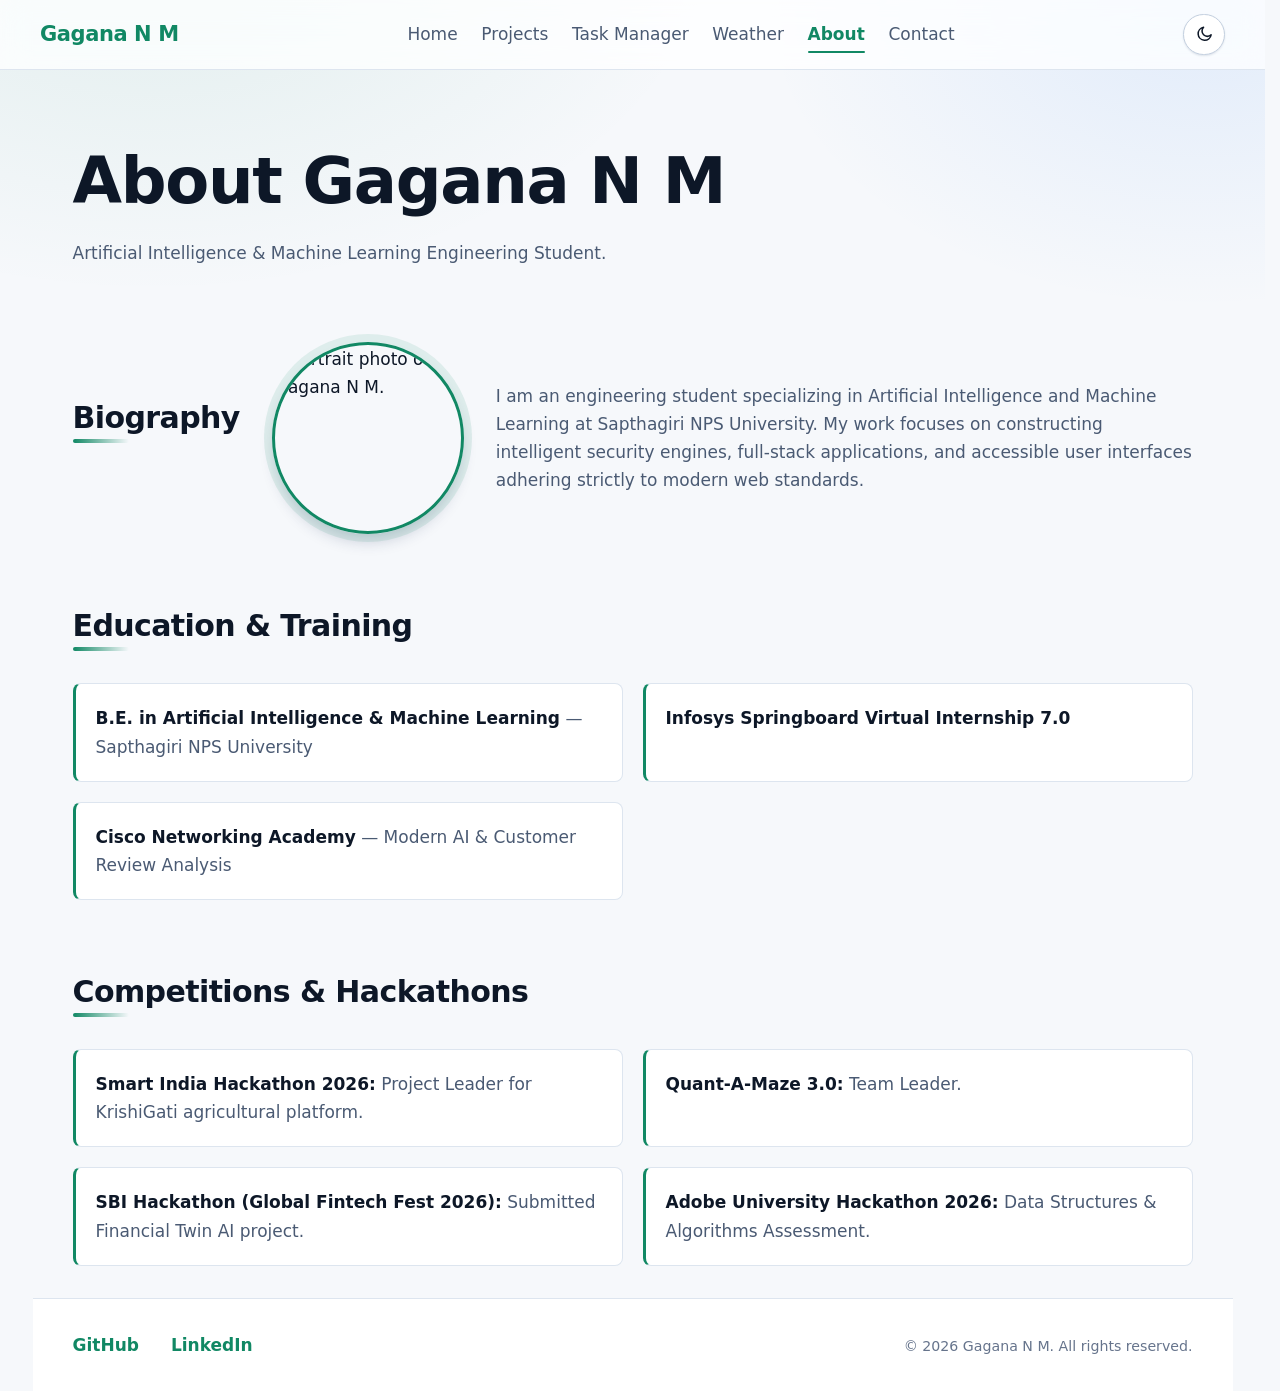
==== commit 18bdd960: "Add Weather Dashboard and Task Manager Weather dashboard (weather.html, weather.js): real-time condi" ====
--- a/about.html
+++ b/about.html
@@ -1,111 +1,112 @@
-<!DOCTYPE html>
-<html lang="en" dir="ltr">
-<head>
-  <meta charset="UTF-8">
-  <meta name="viewport" content="width=device-width, initial-scale=1.0">
-  
-  <title>About Gagana N M | AI/ML Student</title>
-  <meta name="description" content="Learn about Gagana N M, an AI/ML engineering student focusing on intelligent systems, cybersecurity, and WCAG accessibility standards.">
-  <meta name="robots" content="index, follow">
-
-  <link rel="canonical" href="https://www.gagananm.dev/about.html">
-  <link rel="stylesheet" href="style.css">
-</head>
-<body>
-
-  <!-- Skip Link -->
-  <a href="#main-content" class="skip-link">Skip to main content</a>
-
-  <!-- Header Landmark -->
-  <header role="banner">
-    <nav aria-label="Main Navigation">
-      <a href="index.html">
-        <strong>Gagana N M</strong>
-      </a>
-      <ul>
-        <li><a href="index.html">Home</a></li>
-        <li><a href="project.html">Projects</a></li>
-        <li><a href="todo.html">Task Manager</a></li>
-        <li><a href="about.html" aria-current="page">About</a></li>
-        <li><a href="contact.html">Contact</a></li>
-      </ul>
-
-      <!-- Light / dark mode switch: swaps CSS custom properties on <html> -->
-      <button type="button" class="theme-toggle" id="theme-toggle"
-        aria-label="Switch to light theme" aria-pressed="false" title="Toggle colour theme">
-        <svg class="icon icon-sun" viewBox="0 0 24 24" fill="none" stroke="currentColor"
-          stroke-width="2" stroke-linecap="round" aria-hidden="true" focusable="false">
-          <circle cx="12" cy="12" r="4.5"></circle>
-          <path d="M12 1.5v2.5M12 20v2.5M4.2 4.2l1.8 1.8M18 18l1.8 1.8M1.5 12H4M20 12h2.5M4.2 19.8L6 18M18 6l1.8-1.8"></path>
-        </svg>
-        <svg class="icon icon-moon" viewBox="0 0 24 24" fill="none" stroke="currentColor"
-          stroke-width="2" stroke-linecap="round" stroke-linejoin="round" aria-hidden="true" focusable="false">
-          <path d="M21 12.8A8.5 8.5 0 1 1 11.2 3a6.6 6.6 0 0 0 9.8 9.8z"></path>
-        </svg>
-      </button>
-    </nav>
-  </header>
-
-  <!-- Main Content Landmark -->
-  <main id="main-content" tabindex="-1">
-
-    <header>
-      <h1>About Gagana N M</h1>
-      <p>Artificial Intelligence &amp; Machine Learning Engineering Student.</p>
-    </header>
-
-    <section aria-labelledby="bio-heading">
-      <h2 id="bio-heading">Biography</h2>
-
-      <figure>
-        <img src="https://i.pinimg.com/736x/85/52/92/855292018fea5396b55f74ef72c59ae5.jpg"
-          alt="Portrait photo of Gagana N M."
-          width="300"
-          height="300"
-          loading="lazy"
-        >
-      </figure>
-
-      <p>I am an engineering student specializing in Artificial Intelligence and Machine Learning at Sapthagiri NPS University. My work focuses on constructing intelligent security engines, full-stack applications, and accessible user interfaces adhering strictly to modern web standards.</p>
-    </section>
-
-    <section aria-labelledby="education-heading">
-      <h2 id="education-heading">Education &amp; Training</h2>
-      <ul>
-        <li>
-          <strong>B.E. in Artificial Intelligence &amp; Machine Learning</strong> &mdash; Sapthagiri NPS University
-        </li>
-        <li>
-          <strong>Infosys Springboard Virtual Internship 7.0</strong>
-        </li>
-        <li>
-          <strong>Cisco Networking Academy</strong> &mdash; Modern AI &amp; Customer Review Analysis
-        </li>
-      </ul>
-    </section>
-
-    <section aria-labelledby="achievements-heading">
-      <h2 id="achievements-heading">Competitions &amp; Hackathons</h2>
-      <ul>
-        <li><strong>Smart India Hackathon 2026:</strong> Project Leader for KrishiGati agricultural platform.</li>
-        <li><strong>Quant-A-Maze 3.0:</strong> Team Leader.</li>
-        <li><strong>SBI Hackathon (Global Fintech Fest 2026):</strong> Submitted Financial Twin AI project.</li>
-        <li><strong>Adobe University Hackathon 2026:</strong> Data Structures &amp; Algorithms Assessment.</li>
-      </ul>
-    </section>
-
-  </main>
-
-  <!-- Footer Landmark -->
-  <footer role="contentinfo">
-    <nav aria-label="Footer Social Links">
-      <ul>
-        <li><a href="https://github.com" rel="external noopener noreferrer" target="_blank" aria-label="GitHub Profile (opens in a new tab)">GitHub</a></li>
-        <li><a href="https://linkedin.com" rel="external noopener noreferrer" target="_blank" aria-label="LinkedIn Profile (opens in a new tab)">LinkedIn</a></li>
-      </ul>
-    </nav>
-    <p><small>&copy; <time datetime="2026">2026</time> Gagana N M. All rights reserved.</small></p>
-  </footer>
-
-</body>
+<!DOCTYPE html>
+<html lang="en" dir="ltr">
+<head>
+  <meta charset="UTF-8">
+  <meta name="viewport" content="width=device-width, initial-scale=1.0">
+  
+  <title>About Gagana N M | AI/ML Student</title>
+  <meta name="description" content="Learn about Gagana N M, an AI/ML engineering student focusing on intelligent systems, cybersecurity, and WCAG accessibility standards.">
+  <meta name="robots" content="index, follow">
+
+  <link rel="canonical" href="https://www.gagananm.dev/about.html">
+  <link rel="stylesheet" href="style.css">
+</head>
+<body>
+
+  <!-- Skip Link -->
+  <a href="#main-content" class="skip-link">Skip to main content</a>
+
+  <!-- Header Landmark -->
+  <header role="banner">
+    <nav aria-label="Main Navigation">
+      <a href="index.html">
+        <strong>Gagana N M</strong>
+      </a>
+      <ul>
+        <li><a href="index.html">Home</a></li>
+        <li><a href="project.html">Projects</a></li>
+        <li><a href="todo.html">Task Manager</a></li>
+        <li><a href="weather.html">Weather</a></li>
+        <li><a href="about.html" aria-current="page">About</a></li>
+        <li><a href="contact.html">Contact</a></li>
+      </ul>
+
+      <!-- Light / dark mode switch: swaps CSS custom properties on <html> -->
+      <button type="button" class="theme-toggle" id="theme-toggle"
+        aria-label="Switch to light theme" aria-pressed="false" title="Toggle colour theme">
+        <svg class="icon icon-sun" viewBox="0 0 24 24" fill="none" stroke="currentColor"
+          stroke-width="2" stroke-linecap="round" aria-hidden="true" focusable="false">
+          <circle cx="12" cy="12" r="4.5"></circle>
+          <path d="M12 1.5v2.5M12 20v2.5M4.2 4.2l1.8 1.8M18 18l1.8 1.8M1.5 12H4M20 12h2.5M4.2 19.8L6 18M18 6l1.8-1.8"></path>
+        </svg>
+        <svg class="icon icon-moon" viewBox="0 0 24 24" fill="none" stroke="currentColor"
+          stroke-width="2" stroke-linecap="round" stroke-linejoin="round" aria-hidden="true" focusable="false">
+          <path d="M21 12.8A8.5 8.5 0 1 1 11.2 3a6.6 6.6 0 0 0 9.8 9.8z"></path>
+        </svg>
+      </button>
+    </nav>
+  </header>
+
+  <!-- Main Content Landmark -->
+  <main id="main-content" tabindex="-1">
+
+    <header>
+      <h1>About Gagana N M</h1>
+      <p>Artificial Intelligence &amp; Machine Learning Engineering Student.</p>
+    </header>
+
+    <section aria-labelledby="bio-heading">
+      <h2 id="bio-heading">Biography</h2>
+
+      <figure>
+        <img src="https://i.pinimg.com/736x/85/52/92/855292018fea5396b55f74ef72c59ae5.jpg"
+          alt="Portrait photo of Gagana N M."
+          width="300"
+          height="300"
+          loading="lazy"
+        >
+      </figure>
+
+      <p>I am an engineering student specializing in Artificial Intelligence and Machine Learning at Sapthagiri NPS University. My work focuses on constructing intelligent security engines, full-stack applications, and accessible user interfaces adhering strictly to modern web standards.</p>
+    </section>
+
+    <section aria-labelledby="education-heading">
+      <h2 id="education-heading">Education &amp; Training</h2>
+      <ul>
+        <li>
+          <strong>B.E. in Artificial Intelligence &amp; Machine Learning</strong> &mdash; Sapthagiri NPS University
+        </li>
+        <li>
+          <strong>Infosys Springboard Virtual Internship 7.0</strong>
+        </li>
+        <li>
+          <strong>Cisco Networking Academy</strong> &mdash; Modern AI &amp; Customer Review Analysis
+        </li>
+      </ul>
+    </section>
+
+    <section aria-labelledby="achievements-heading">
+      <h2 id="achievements-heading">Competitions &amp; Hackathons</h2>
+      <ul>
+        <li><strong>Smart India Hackathon 2026:</strong> Project Leader for KrishiGati agricultural platform.</li>
+        <li><strong>Quant-A-Maze 3.0:</strong> Team Leader.</li>
+        <li><strong>SBI Hackathon (Global Fintech Fest 2026):</strong> Submitted Financial Twin AI project.</li>
+        <li><strong>Adobe University Hackathon 2026:</strong> Data Structures &amp; Algorithms Assessment.</li>
+      </ul>
+    </section>
+
+  </main>
+
+  <!-- Footer Landmark -->
+  <footer role="contentinfo">
+    <nav aria-label="Footer Social Links">
+      <ul>
+        <li><a href="https://github.com" rel="external noopener noreferrer" target="_blank" aria-label="GitHub Profile (opens in a new tab)">GitHub</a></li>
+        <li><a href="https://linkedin.com" rel="external noopener noreferrer" target="_blank" aria-label="LinkedIn Profile (opens in a new tab)">LinkedIn</a></li>
+      </ul>
+    </nav>
+    <p><small>&copy; <time datetime="2026">2026</time> Gagana N M. All rights reserved.</small></p>
+  </footer>
+
+</body>
 </html>
--- a/style.css
+++ b/style.css
@@ -1,1498 +1,1919 @@
-/* ==========================================================================
-   GAGANA N M — PORTFOLIO STYLESHEET
-   Architecture:
-     1.  Design Tokens (custom properties) + Light/Dark theme
-     2.  Base & Accessibility styles
-     3.  Navigation & Header (Flexbox)
-     4.  Main content & page shell (CSS Grid)
-     5.  Page-specific components (hero, cards, forms, timeline)
-     6.  Footer
-     7.  Responsive breakpoints (mobile-first)
-     8.  User preferences (reduced motion, print)
-   ========================================================================== */
-
-/* ==========================================================================
-   1. DESIGN TOKENS — CUSTOM PROPERTIES
-   Every colour, size, radius and easing used below is declared once here,
-   which is what makes runtime theme switching a single-attribute change.
-   ========================================================================== */
-
-:root {
-  /* Tells the UA which palette form controls & scrollbars should use */
-  color-scheme: dark;
-
-  /* --- Brand accent (theme-independent hue, derived shades) --- */
-  --brand-hue: 162;
-  --accent: hsl(var(--brand-hue) 84% 40%);
-  --accent-hover: hsl(var(--brand-hue) 84% 48%);
-  --accent-soft: hsl(var(--brand-hue) 84% 40% / 0.14);
-  --accent-glow: hsl(var(--brand-hue) 84% 45% / 0.35);
-  --accent-contrast: #ffffff;
-
-  /* --- Surfaces (dark defaults) --- */
-  --bg-primary: #070b14;
-  --bg-secondary: #0f1626;
-  --bg-surface: #1b2438;
-  --bg-elevated: #141d30;
-  --glass: rgb(15 22 38 / 0.72);
-  --border-color: #1f2b42;
-  --border-strong: #2c3a56;
-
-  /* --- Text --- */
-  --text-primary: #f3f6fb;
-  --text-secondary: #9aa7bd;
-  --text-muted: #6b7891;
-
-  /* Typography & Layout */
-  --font-main: system-ui, -apple-system, BlinkMacSystemFont, 'Segoe UI', Roboto, Oxygen, Ubuntu, Cantarell, sans-serif;
-  --max-width: 1200px;
-  --gutter: clamp(1rem, 0.5rem + 2.5vw, 2.5rem);
-
-  /* Fluid type scale — scales smoothly between mobile and desktop
-     with no breakpoint required (min, preferred, max) */
-  --step-0: clamp(0.95rem, 0.9rem + 0.25vw, 1.0625rem);
-  --step-1: clamp(1.125rem, 1.05rem + 0.4vw, 1.3125rem);
-  --step-2: clamp(1.4rem, 1.2rem + 0.9vw, 1.875rem);
-  --step-3: clamp(1.85rem, 1.4rem + 2.1vw, 3rem);
-  --step-4: clamp(2.2rem, 1.5rem + 3.4vw, 4rem);
-
-  /* Spacing scale */
-  --space-xs: 0.375rem;
-  --space-sm: 0.75rem;
-  --space-md: 1.25rem;
-  --space-lg: 2rem;
-  --space-xl: clamp(2.5rem, 1.5rem + 4vw, 5rem);
-
-  /* Utilities */
-  --radius-sm: 0.375rem;
-  --radius-md: 0.5rem;
-  --radius-lg: 0.75rem;
-  --radius-xl: 1.5rem;
-  --radius-pill: 999px;
-  --shadow-sm: 0 1px 2px 0 rgba(0, 0, 0, 0.5);
-  --shadow-md: 0 4px 6px -1px rgba(0, 0, 0, 0.3);
-  --shadow-lg: 0 10px 15px -3px rgba(0, 0, 0, 0.4);
-  --ring: 0 0 0 3px var(--accent-soft);
-  --ease: cubic-bezier(0.4, 0, 0.2, 1);
-  --transition: all 0.3s var(--ease);
-
-  /* --- Priority semantics (shared by the task manager) --- */
-  --priority-high: hsl(0 72% 51%);
-  --priority-high-soft: hsl(0 72% 51% / 0.16);
-  --priority-medium: hsl(38 92% 50%);
-  --priority-medium-soft: hsl(38 92% 50% / 0.16);
-  --priority-low: hsl(199 89% 48%);
-  --priority-low-soft: hsl(199 89% 48% / 0.16);
-
-  --danger: hsl(0 72% 51%);
-  --danger-soft: hsl(0 72% 51% / 0.14);
-}
-
-/* ==========================================================================
-   1b. LIGHT THEME
-   Two routes, both driven purely by swapping custom-property values:
-     a) Automatic  -> the OS/browser `prefers-color-scheme` media feature
-     b) Manual     -> [data-theme="light"] set on <html> by the toggle button
-   ========================================================================== */
-@media (prefers-color-scheme: light) {
-  :root:not([data-theme='dark']) {
-    color-scheme: light;
-
-    --accent: hsl(var(--brand-hue) 78% 30%);
-    --accent-hover: hsl(var(--brand-hue) 78% 24%);
-    --accent-soft: hsl(var(--brand-hue) 78% 30% / 0.1);
-    --accent-glow: hsl(var(--brand-hue) 78% 40% / 0.25);
-
-    --bg-primary: #f6f8fb;
-    --bg-secondary: #ffffff;
-    --bg-surface: #eef2f8;
-    --bg-elevated: #ffffff;
-    --glass: rgb(255 255 255 / 0.78);
-    --border-color: #dde5ef;
-    --border-strong: #c3cfdf;
-
-    --text-primary: #0d1727;
-    --text-secondary: #4a5a73;
-    --text-muted: #66748c;
-
-    --shadow-sm: 0 1px 2px 0 rgba(30, 50, 90, 0.12);
-    --shadow-md: 0 4px 6px -1px rgba(30, 50, 90, 0.16);
-    --shadow-lg: 0 10px 15px -3px rgba(30, 50, 90, 0.22);
-  }
-}
-
-/* Manual override — always wins over the system preference */
-:root[data-theme='light'] {
-  color-scheme: light;
-
-  --accent: hsl(var(--brand-hue) 78% 30%);
-  --accent-hover: hsl(var(--brand-hue) 78% 24%);
-  --accent-soft: hsl(var(--brand-hue) 78% 30% / 0.1);
-  --accent-glow: hsl(var(--brand-hue) 78% 40% / 0.25);
-
-  --bg-primary: #f6f8fb;
-  --bg-secondary: #ffffff;
-  --bg-surface: #eef2f8;
-  --bg-elevated: #ffffff;
-  --glass: rgb(255 255 255 / 0.78);
-  --border-color: #dde5ef;
-  --border-strong: #c3cfdf;
-
-  --text-primary: #0d1727;
-  --text-secondary: #4a5a73;
-  --text-muted: #66748c;
-
-  /* Darker priority shades so they hold AA contrast on white */
-  --priority-high: hsl(0 72% 42%);
-  --priority-medium: hsl(32 90% 36%);
-  --priority-low: hsl(205 90% 34%);
-  --danger: hsl(0 72% 42%);
-
-  --shadow-sm: 0 1px 2px 0 rgba(30, 50, 90, 0.12);
-  --shadow-md: 0 4px 6px -1px rgba(30, 50, 90, 0.16);
-  --shadow-lg: 0 10px 15px -3px rgba(30, 50, 90, 0.22);
-}
-
-/* Mirror that palette when light mode is chosen automatically by the OS */
-@media (prefers-color-scheme: light) {
-  :root:not([data-theme='dark']) {
-    --priority-high: hsl(0 72% 42%);
-    --priority-medium: hsl(32 90% 36%);
-    --priority-low: hsl(205 90% 34%);
-    --danger: hsl(0 72% 42%);
-  }
-}
-
-/* ==========================================================================
-   2. BASE & ACCESSIBILITY STYLES
-   ========================================================================== */
-*, *::before, *::after {
-  box-sizing: border-box;
-  margin: 0;
-  padding: 0;
-}
-
-html {
-  scroll-behavior: smooth;
-  -webkit-text-size-adjust: 100%;
-  scrollbar-gutter: stable;
-  font-size: 100%;
-}
-
-body {
-  font-family: var(--font-main);
-  font-size: var(--step-0);
-  background-color: var(--bg-primary);
-  color: var(--text-primary);
-  line-height: 1.65;
-  min-height: 100vh;
-  min-height: 100svh;
-  display: flex;
-  flex-direction: column;
-
-  /* Advanced: layered radial "mesh" gradient for depth, pinned to viewport */
-  background-image:
-    radial-gradient(60rem 40rem at 12% -10%, var(--accent-soft), transparent 60%),
-    radial-gradient(50rem 35rem at 95% 0%, hsl(215 90% 55% / 0.10), transparent 55%);
-  background-attachment: fixed;
-  background-repeat: no-repeat;
-
-  transition: background-color var(--transition), color var(--transition);
-}
-
-/* Text gradient utility: paints text with a gradient via background-clip */
-.gradient-text {
-  background-image: linear-gradient(
-    100deg,
-    var(--text-primary) 20%,
-    var(--accent) 85%
-  );
-  -webkit-background-clip: text;
-  background-clip: text;
-  color: transparent;
-}
-
-/* Accessibility: Skip Link & Focus States */
-.skip-link {
-  position: absolute;
-  top: -100px;
-  left: 1rem;
-  background: var(--accent);
-  color: #ffffff;
-  padding: 0.75rem 1.25rem;
-  z-index: 1000;
-  border-radius: var(--radius-sm);
-  font-weight: 600;
-  text-decoration: none;
-  transition: top 0.2s ease;
-}
-
-.skip-link:focus {
-  top: 1rem;
-}
-
-:focus-visible {
-  outline: 2px solid var(--accent-hover);
-  outline-offset: 4px;
-}
-
-.visually-hidden {
-  position: absolute;
-  width: 1px;
-  height: 1px;
-  padding: 0;
-  margin: -1px;
-  overflow: hidden;
-  clip: rect(0, 0, 0, 0);
-  white-space: nowrap;
-  border: 0;
-}
-
-/* Base Elements */
-img {
-  max-width: 100%;
-  height: auto;
-  display: block;
-  border-radius: var(--radius-md);
-}
-
-a {
-  color: var(--accent);
-  text-decoration: none;
-  text-underline-offset: 0.2em;
-  transition: var(--transition);
-}
-
-a:hover {
-  color: var(--accent-hover);
-}
-
-ul {
-  list-style: none;
-}
-
-/* Fluid, balanced headings */
-h1,
-h2,
-h3 {
-  line-height: 1.15;
-  text-wrap: balance;
-  letter-spacing: -0.02em;
-}
-
-h1 {
-  font-size: var(--step-4);
-  margin-bottom: var(--space-md);
-}
-
-h3 {
-  font-size: var(--step-1);
-  margin-bottom: var(--space-xs);
-}
-
-/* Heading rhythm on text blocks */
-main > header p,
-section > p {
-  color: var(--text-secondary);
-}
-
-/* ==========================================================================
-   3. NAVIGATION & HEADER
-   ========================================================================== */
-header[role="banner"] {
-  position: sticky;
-  top: 0;
-  z-index: 100;
-  background-color: var(--glass);
-  -webkit-backdrop-filter: blur(14px) saturate(160%);
-  backdrop-filter: blur(14px) saturate(160%);
-  border-bottom: 1px solid var(--border-color);
-  padding: 0.85rem var(--gutter);
-  transition: background-color var(--transition), border-color var(--transition);
-}
-
-/* Flexbox: logo left, nav links right, toggle pinned at the end */
-nav[aria-label="Main Navigation"] {
-  max-width: var(--max-width);
-  margin-inline: auto;
-  display: flex;
-  flex-wrap: wrap;
-  align-items: center;
-  justify-content: space-between;
-  gap: var(--space-sm);
-}
-
-nav[aria-label="Main Navigation"] > a:hover {
-  text-decoration: none;
-}
-
-nav[aria-label="Main Navigation"] strong {
-  font-size: var(--step-1);
-  letter-spacing: -0.02em;
-}
-
-nav[aria-label="Main Navigation"] ul {
-  display: flex;
-  flex-wrap: wrap;
-  gap: clamp(0.85rem, 0.2rem + 1.6vw, 1.75rem);
-  align-items: center;
-}
-
-/* Nav links carry an animated ::after underline indicator */
-nav[aria-label="Main Navigation"] ul a {
-  position: relative;
-  display: inline-block;
-  padding-block: 0.15rem;
-  color: var(--text-secondary);
-  font-weight: 500;
-}
-
-nav[aria-label="Main Navigation"] ul a::after {
-  content: '';
-  position: absolute;
-  left: 0;
-  bottom: -0.15rem;
-  width: 100%;
-  height: 2px;
-  border-radius: var(--radius-pill);
-  background-color: var(--accent);
-  transform: scaleX(0);
-  transform-origin: left center;
-  transition: transform var(--transition);
-}
-
-nav[aria-label="Main Navigation"] ul a:hover,
-nav[aria-label="Main Navigation"] ul a[aria-current="page"] {
-  color: var(--accent);
-  text-decoration: none;
-}
-
-nav[aria-label="Main Navigation"] ul a:hover::after,
-nav[aria-label="Main Navigation"] ul a[aria-current="page"]::after {
-  transform: scaleX(1);
-}
-
-nav[aria-label="Main Navigation"] ul a[aria-current="page"] {
-  font-weight: 600;
-}
-
-/* --- Theme toggle: Flexbox centering inside a fixed-size pill --- */
-.theme-toggle {
-  display: inline-flex;
-  align-items: center;
-  justify-content: center;
-  width: 2.6rem;
-  height: 2.6rem;
-  flex: 0 0 auto;
-  padding: 0;
-  font: inherit;
-  cursor: pointer;
-  color: var(--text-primary);
-  background-color: var(--bg-secondary);
-  border: 1px solid var(--border-strong);
-  border-radius: var(--radius-pill);
-  box-shadow: var(--shadow-sm);
-  transition: var(--transition);
-}
-
-.theme-toggle:hover {
-  color: var(--accent);
-  border-color: var(--accent);
-  transform: translateY(-2px);
-  box-shadow: var(--shadow-md);
-}
-
-.theme-toggle:active {
-  transform: translateY(0);
-}
-
-.theme-toggle .icon {
-  display: block;
-  width: 1.15rem;
-  height: 1.15rem;
-  transition: transform 0.5s var(--ease);
-}
-
-.theme-toggle:hover .icon {
-  transform: rotate(25deg) scale(1.08);
-}
-
-/* Swap the painted icon according to the resolved theme */
-.theme-toggle .icon-moon,
-:root[data-theme="light"] .theme-toggle .icon-sun {
-  display: none;
-}
-
-:root[data-theme="light"] .theme-toggle .icon-moon {
-  display: block;
-}
-
-@media (prefers-color-scheme: light) {
-  :root:not([data-theme="dark"]) .theme-toggle .icon-sun,
-  :root:not([data-theme="dark"]) .theme-toggle .icon-moon {
-    display: none;
-  }
-
-  :root:not([data-theme="dark"]) .theme-toggle .icon-moon {
-    display: block;
-  }
-}
-
-/* ==========================================================================
-   4. MAIN CONTENT & PAGE SHELL
-   `main` is a CSS Grid container: mobile shows a single column, and from the
-   tablet breakpoint upward it becomes a two-dimensional content + sidebar grid.
-   ========================================================================== */
-main {
-  flex: 1 1 auto;
-  width: 100%;
-  max-width: var(--max-width);
-  margin-inline: auto;
-  padding: var(--space-xl) var(--gutter) var(--space-lg);
-  display: grid;
-  grid-template-columns: 1fr;
-  gap: var(--space-xl);
-  align-content: start;
-}
-
-/* Prevents long content from blowing out grid tracks */
-section,
-article {
-  min-width: 0;
-}
-
-h2 {
-  font-size: var(--step-2);
-  margin-bottom: var(--space-lg);
-  position: relative;
-  display: inline-block;
-  padding-bottom: 0.5rem;
-}
-
-h2::after {
-  content: '';
-  position: absolute;
-  bottom: 0;
-  left: 0;
-  width: 3.5rem;
-  height: 4px;
-  border-radius: var(--radius-pill);
-  background: linear-gradient(90deg, var(--accent), transparent);
-}
-
-/* ==========================================================================
-   5. PAGE-SPECIFIC COMPONENTS
-   ========================================================================== */
-
-/* --- Hero Section: Flexbox column, centered on the block axis --- */
-section[aria-labelledby="hero-heading"] {
-  display: flex;
-  flex-direction: column;
-  justify-content: center;
-  align-items: flex-start;
-  gap: var(--space-md);
-  min-height: 55svh;
-  padding: clamp(1.5rem, 1rem + 3vw, 3.5rem);
-  border: 1px solid var(--border-color);
-  border-radius: var(--radius-xl);
-  background: linear-gradient(150deg, var(--bg-secondary), var(--bg-primary) 72%);
-  box-shadow: var(--shadow-lg);
-  position: relative;
-  overflow: hidden;
-}
-
-/* Advanced: decorative glow generated purely in CSS (no image asset) */
-section[aria-labelledby="hero-heading"]::before {
-  content: '';
-  position: absolute;
-  inset: auto -15% -55% 35%;
-  height: 26rem;
-  border-radius: 50%;
-  background: radial-gradient(circle, var(--accent-glow), transparent 65%);
-  filter: blur(8px);
-  pointer-events: none;
-}
-
-/* Lifts every direct child above the decorative glow layer */
-section[aria-labelledby="hero-heading"] > * {
-  position: relative;
-}
-
-section[aria-labelledby="hero-heading"] p {
-  font-size: var(--step-1);
-  color: var(--text-secondary);
-  max-width: 62ch;
-}
-
-section[aria-labelledby="hero-heading"] > div {
-  display: flex;
-  flex-wrap: wrap;
-  gap: var(--space-sm);
-  margin-top: var(--space-sm);
-}
-
-/* --- Shared button component (Flexbox-centered label) --- */
-:is(section[aria-labelledby="hero-heading"] a, .btn, button[type="submit"]) {
-  display: inline-flex;
-  align-items: center;
-  justify-content: center;
-  gap: 0.5rem;
-  padding: 0.8rem 1.6rem;
-  border: 1px solid transparent;
-  border-radius: var(--radius-pill);
-  font-family: inherit;
-  font-size: var(--step-0);
-  font-weight: 600;
-  text-decoration: none;
-  cursor: pointer;
-  background-color: var(--accent);
-  color: var(--accent-contrast);
-  box-shadow: 0 8px 20px -12px var(--accent-glow);
-  transition: var(--transition);
-}
-
-:is(section[aria-labelledby="hero-heading"] a, .btn, button[type="submit"]):hover {
-  background-color: var(--accent-hover);
-  transform: translateY(-2px);
-  box-shadow: 0 14px 28px -12px var(--accent-glow);
-  text-decoration: none;
-}
-
-/* Secondary / ghost variant for the second hero action */
-section[aria-labelledby="hero-heading"] a:nth-of-type(2) {
-  background-color: transparent;
-  border-color: var(--border-strong);
-  color: var(--text-primary);
-  box-shadow: none;
-}
-
-section[aria-labelledby="hero-heading"] a:nth-of-type(2):hover {
-  background-color: var(--accent-soft);
-  border-color: var(--accent);
-  color: var(--accent);
-}
-
-/* --- Project grids: CSS Grid, 1 column on mobile --- */
-section[aria-labelledby="featured-projects-heading"] > div,
-section[aria-labelledby="all-projects-heading"] {
-  display: grid;
-  grid-template-columns: 1fr;
-  gap: var(--space-lg);
-}
-
-/* --- Project card: Flexbox column so the footer pins to the bottom --- */
-article {
-  display: flex;
-  flex-direction: column;
-  gap: var(--space-sm);
-  padding: clamp(1.25rem, 1rem + 1vw, 1.75rem);
-  background-color: var(--bg-secondary);
-  border: 1px solid var(--border-color);
-  border-radius: var(--radius-xl);
-  box-shadow: var(--shadow-sm);
-  position: relative;
-  overflow: hidden;
-  transition: var(--transition);
-}
-
-/* Advanced: gradient hairline border that fades in on hover, drawn with a
-   mask-composite so only the 1px padding ring is painted */
-article::after {
-  content: '';
-  position: absolute;
-  inset: 0;
-  border-radius: inherit;
-  padding: 1px;
-  background: linear-gradient(140deg, var(--accent), transparent 55%);
-  -webkit-mask: linear-gradient(#000 0 0) content-box, linear-gradient(#000 0 0);
-  -webkit-mask-composite: xor;
-  mask: linear-gradient(#000 0 0) content-box, linear-gradient(#000 0 0);
-  mask-composite: exclude;
-  opacity: 0;
-  pointer-events: none;
-  transition: opacity var(--transition);
-}
-
-article:hover {
-  transform: translateY(-6px);
-  box-shadow: var(--shadow-lg);
-}
-
-article:hover::after {
-  opacity: 1;
-}
-
-article header p,
-article header small {
-  color: var(--text-muted);
-  font-size: 0.85rem;
-  text-transform: uppercase;
-  letter-spacing: 0.02em;
-}
-
-article figure {
-  margin: 0;
-  display: flex;
-  flex-direction: column;
-  gap: 0.5rem;
-}
-
-article figure img {
-  width: 100%;
-  aspect-ratio: 16 / 10;
-  object-fit: cover;
-  border: 1px solid var(--border-color);
-  transition: transform 0.5s var(--ease);
-}
-
-article:hover figure img {
-  transform: scale(1.03);
-}
-
-article figcaption {
-  font-size: 0.875rem;
-  color: var(--text-muted);
-}
-
-article > p {
-  color: var(--text-secondary);
-}
-
-/* Technology chips, laid out with wrapping Flexbox */
-article ul {
-  display: flex;
-  flex-wrap: wrap;
-  gap: 0.5rem;
-}
-
-article ul li {
-  background-color: var(--accent-soft);
-  color: var(--accent);
-  border: 1px solid var(--border-color);
-  padding: 0.25rem 0.75rem;
-  border-radius: var(--radius-pill);
-  font-size: 0.8rem;
-  font-weight: 600;
-}
-
-/* `margin-block-start: auto` pushes the actions to the card bottom */
-article footer {
-  display: flex;
-  flex-wrap: wrap;
-  align-items: center;
-  gap: var(--space-md);
-  margin-block-start: auto;
-  padding-block-start: var(--space-md);
-  border-top: 1px solid var(--border-color);
-  background: transparent;
-}
-
-article footer a {
-  font-size: 0.9rem;
-  font-weight: 600;
-}
-
-section[aria-labelledby="featured-projects-heading"] > footer {
-  margin-top: var(--space-lg);
-}
-
-/* --- Competencies definition list --- */
-dl {
-  display: grid;
-  grid-template-columns: 1fr;
-  gap: var(--space-md);
-}
-
-dt {
-  font-weight: 700;
-  color: var(--accent);
-  font-size: var(--step-1);
-}
-
-dd {
-  color: var(--text-secondary);
-  margin-top: 0.25rem;
-}
-
-/* --- Sidebar highlight --- */
-aside[aria-label="Recent Highlights"] {
-  display: flex;
-  flex-direction: column;
-  gap: var(--space-sm);
-  padding: clamp(1.25rem, 1rem + 1.5vw, 2rem);
-  background: linear-gradient(135deg, var(--bg-secondary), var(--bg-elevated));
-  border: 1px solid var(--border-color);
-  border-left: 4px solid var(--accent);
-  border-radius: var(--radius-lg);
-  box-shadow: var(--shadow-md);
-}
-
-aside[aria-label="Recent Highlights"] h2 {
-  font-size: var(--step-1);
-  margin-bottom: var(--space-xs);
-}
-
-aside[aria-label="Recent Highlights"] h2::after {
-  background: linear-gradient(90deg, var(--accent), transparent);
-}
-
-aside[aria-label="Recent Highlights"] p {
-  color: var(--text-secondary);
-}
-
-/* --- ABOUT PAGE (about.html) --- */
-section[aria-labelledby="bio-heading"] {
-  display: flex;
-  flex-direction: column;
-  gap: var(--space-md);
-}
-
-section[aria-labelledby="bio-heading"] figure {
-  flex: 0 0 auto;
-  margin: 0;
-}
-
-section[aria-labelledby="bio-heading"] img {
-  width: clamp(9rem, 32vw, 12rem);
-  height: clamp(9rem, 32vw, 12rem);
-  object-fit: cover;
-  border-radius: 50%;
-  border: 3px solid var(--accent);
-  /* Layered box-shadow ring creates the halo without extra markup */
-  box-shadow: 0 0 0 8px var(--accent-soft), var(--shadow-lg);
-}
-
-section[aria-labelledby="bio-heading"] p {
-  color: var(--text-secondary);
-  max-width: 68ch;
-}
-
-section[aria-labelledby="education-heading"] ul,
-section[aria-labelledby="achievements-heading"] ul {
-  display: grid;
-  grid-template-columns: 1fr;
-  gap: var(--space-md);
-}
-
-section[aria-labelledby="education-heading"] li,
-section[aria-labelledby="achievements-heading"] li {
-  background-color: var(--bg-secondary);
-  border: 1px solid var(--border-color);
-  border-left: 3px solid var(--accent);
-  border-radius: var(--radius-md);
-  padding: var(--space-md);
-  color: var(--text-secondary);
-  transition: var(--transition);
-}
-
-section[aria-labelledby="education-heading"] li:hover,
-section[aria-labelledby="achievements-heading"] li:hover {
-  transform: translateX(4px);
-  box-shadow: var(--shadow-md);
-}
-
-section[aria-labelledby="education-heading"] li strong,
-section[aria-labelledby="achievements-heading"] li strong {
-  color: var(--text-primary);
-}
-
-/* --- PROJECTS PAGE (project.html) --- */
-section[aria-labelledby="all-projects-heading"] {
-  display: grid;
-  grid-template-columns: 1fr;
-  gap: var(--space-lg);
-}
-
-/* --- CONTACT PAGE (contact.html) --- */
-form {
-  display: flex;
-  flex-direction: column;
-  gap: var(--space-md);
-  padding: clamp(1.25rem, 1rem + 2vw, 2.5rem);
-  background-color: var(--bg-secondary);
-  border: 1px solid var(--border-color);
-  border-radius: var(--radius-xl);
-  box-shadow: var(--shadow-md);
-}
-
-form > div {
-  display: flex;
-  flex-direction: column;
-  gap: 0.5rem;
-  min-width: 0;
-}
-
-form span small,
-form > p small {
-  color: var(--text-muted);
-}
-
-label {
-  font-weight: 600;
-  color: var(--text-primary);
-}
-
-input[type="text"],
-input[type="email"],
-select,
-textarea {
-  width: 100%;
-  padding: 0.75rem 1rem;
-  background-color: var(--bg-primary);
-  border: 1px solid var(--border-strong);
-  border-radius: var(--radius-sm);
-  color: var(--text-primary);
-  font-family: inherit;
-  font-size: var(--step-0);
-  transition: var(--transition);
-}
-
-input[type="text"]:focus,
-input[type="email"]:focus,
-select:focus,
-textarea:focus {
-  outline: none;
-  border-color: var(--accent);
-  box-shadow: var(--ring);
-}
-
-textarea {
-  resize: vertical;
-  min-height: 8rem;
-}
-
-select {
-  cursor: pointer;
-}
-
-fieldset {
-  display: flex;
-  flex-direction: column;
-  gap: var(--space-sm);
-  border: 1px solid var(--border-color);
-  border-radius: var(--radius-md);
-  padding: var(--space-md);
-}
-
-legend {
-  padding-inline: 0.5rem;
-  font-weight: 600;
-  color: var(--accent);
-}
-
-/* Radio / checkbox rows: horizontal Flexbox alignment */
-fieldset > div,
-form > div:has(input[type="checkbox"]) {
-  display: flex;
-  flex-direction: row;
-  align-items: center;
-  gap: 0.625rem;
-}
-
-input[type="radio"],
-input[type="checkbox"] {
-  width: 1.15rem;
-  height: 1.15rem;
-  flex: 0 0 auto;
-  accent-color: var(--accent);
-  cursor: pointer;
-}
-
-fieldset label,
-form > div:has(input[type="checkbox"]) label {
-  font-weight: 500;
-  cursor: pointer;
-}
-
-/* Live region shell — only draws a panel when a message exists */
-#form-status {
-  border-radius: var(--radius-md);
-}
-
-#form-status:not(:empty) {
-  padding: var(--space-md);
-  border: 1px solid var(--border-color);
-  background-color: var(--bg-surface);
-}
-
-address {
-  font-style: normal;
-  background-color: var(--bg-secondary);
-  border: 1px solid var(--border-color);
-  border-radius: var(--radius-lg);
-  padding: var(--space-md);
-  color: var(--text-secondary);
-}
-
-/* ==========================================================================
-   6. FOOTER
-   ========================================================================== */
-footer[role="contentinfo"] {
-  display: flex;
-  flex-direction: column;
-  align-items: center;
-  gap: var(--space-md);
-  margin-top: auto;
-  padding: var(--space-lg) var(--gutter);
-  background-color: var(--bg-secondary);
-  border-top: 1px solid var(--border-color);
-  color: var(--text-muted);
-}
-
-footer[role="contentinfo"] ul {
-  display: flex;
-  gap: var(--space-lg);
-}
-
-footer[role="contentinfo"] a {
-  font-weight: 600;
-}
-
-/* ==========================================================================
-   6b. TASK MANAGER (todo.html)
-   The page reuses the shared tokens, panels, buttons and form controls, so
-   only the parts unique to a task list are defined here.
-   ========================================================================== */
-
-/* --- Page intro ---------------------------------------------------------- */
-.page-header {
-  display: flex;
-  flex-direction: column;
-  gap: var(--space-sm);
-  max-width: 72ch;
-}
-
-.page-header > p {
-  color: var(--text-secondary);
-}
-
-.page-header code {
-  font-family: var(--font-mono, ui-monospace, monospace);
-  font-size: 0.9em;
-  padding: 0.15em 0.45em;
-  border: 1px solid var(--border-color);
-  border-radius: var(--radius-sm);
-  background-color: var(--accent-soft);
-  color: var(--accent);
-}
-
-.eyebrow {
-  font-size: 0.8rem;
-  font-weight: 700;
-  letter-spacing: 0.12em;
-  text-transform: uppercase;
-  color: var(--accent);
-  margin-bottom: calc(var(--space-sm) * -1 + 0.35rem);
-}
-
-/* --- Panels -------------------------------------------------------------- */
-.todo-panel {
-  display: flex;
-  flex-direction: column;
-  gap: var(--space-md);
-  padding: clamp(1.25rem, 1rem + 1.5vw, 2rem);
-  background-color: var(--bg-secondary);
-  border: 1px solid var(--border-color);
-  border-radius: var(--radius-xl);
-  box-shadow: var(--shadow-md);
-}
-
-.todo-panel h2 {
-  margin-bottom: var(--space-sm);
-}
-
-/* --- Create form: Grid on wide screens, stacked on mobile ---------------- */
-.todo-form {
-  display: grid;
-  grid-template-columns: 1fr;
-  gap: var(--space-md);
-  padding: 0;
-  background: none;
-  border: 0;
-  border-radius: 0;
-  box-shadow: none;
-}
-
-.todo-field {
-  display: flex;
-  flex-direction: column;
-  gap: 0.4rem;
-  min-width: 0;
-}
-
-.field-hint {
-  color: var(--text-muted);
-}
-
-/* --- Toolbar: filters on the left, bulk action on the right -------------- */
-.todo-toolbar {
-  display: flex;
-  flex-wrap: wrap;
-  align-items: center;
-  justify-content: space-between;
-  gap: var(--space-sm);
-  padding-bottom: var(--space-md);
-  border-bottom: 1px solid var(--border-color);
-}
-
-.filter-group {
-  display: flex;
-  flex-wrap: wrap;
-  gap: 0.35rem;
-  padding: 0.3rem;
-  background-color: var(--bg-surface);
-  border: 1px solid var(--border-color);
-  border-radius: var(--radius-pill);
-}
-
-.filter-btn {
-  display: inline-flex;
-  align-items: center;
-  gap: 0.45rem;
-  padding: 0.45rem 1rem;
-  font: inherit;
-  font-size: 0.9rem;
-  font-weight: 600;
-  white-space: nowrap;
-  color: var(--text-secondary);
-  background: none;
-  border: 0;
-  border-radius: var(--radius-pill);
-  cursor: pointer;
-  transition: var(--transition);
-}
-
-.filter-btn:hover {
-  color: var(--text-primary);
-  background-color: var(--accent-soft);
-}
-
-.filter-btn.is-active {
-  color: var(--accent-contrast);
-  background-color: var(--accent);
-  box-shadow: 0 6px 16px -10px var(--accent-glow);
-}
-
-/* Count badge inside each filter button */
-.filter-count {
-  display: inline-flex;
-  align-items: center;
-  justify-content: center;
-  min-width: 1.4rem;
-  padding: 0.05rem 0.4rem;
-  font-size: 0.75rem;
-  font-weight: 700;
-  font-variant-numeric: tabular-nums;
-  border-radius: var(--radius-pill);
-  background-color: color-mix(in srgb, currentColor 18%, transparent);
-}
-
-/* --- Small + ghost button modifiers (extend the shared .btn) ------------- */
-.btn--sm {
-  padding: 0.5rem 1.1rem;
-  font-size: 0.88rem;
-}
-
-.btn--ghost {
-  color: var(--text-primary);
-  background-color: transparent;
-  border-color: var(--border-strong);
-  box-shadow: none;
-}
-
-.btn--ghost:hover {
-  color: var(--accent);
-  background-color: var(--accent-soft);
-  border-color: var(--accent);
-}
-
-.btn:disabled,
-.btn--ghost:disabled {
-  opacity: 0.45;
-  cursor: not-allowed;
-  transform: none;
-  box-shadow: none;
-  color: var(--text-muted);
-  background-color: transparent;
-  border-color: var(--border-color);
-}
-
-/* --- Task list ---------------------------------------------------------- */
-.todo-list {
-  display: flex;
-  flex-direction: column;
-  gap: var(--space-sm);
-}
-
-.todo-item {
-  display: grid;
-  grid-template-columns: auto minmax(0, 1fr) auto;
-  align-items: start;
-  gap: var(--space-sm);
-  padding: var(--space-md);
-  background-color: var(--bg-elevated);
-  border: 1px solid var(--border-color);
-  border-left: 3px solid var(--border-strong);
-  border-radius: var(--radius-md);
-  transition: var(--transition);
-}
-
-.todo-item:hover {
-  border-color: var(--border-strong);
-  box-shadow: var(--shadow-sm);
-}
-
-/* Priority stripe doubles as a visual sort cue */
-.todo-item[data-priority='high'] { border-left-color: var(--priority-high); }
-.todo-item[data-priority='medium'] { border-left-color: var(--priority-medium); }
-.todo-item[data-priority='low'] { border-left-color: var(--priority-low); }
-
-.todo-item.is-completed {
-  background-color: var(--bg-surface);
-}
-
-.todo-item.is-completed .todo-text {
-  color: var(--text-muted);
-  text-decoration: line-through;
-}
-
-/* Checkbox */
-.todo-check {
-  width: 1.3rem;
-  height: 1.3rem;
-  margin-top: 0.15rem;
-  flex: 0 0 auto;
-  accent-color: var(--accent);
-  cursor: pointer;
-}
-
-.todo-body {
-  display: flex;
-  flex-direction: column;
-  gap: 0.3rem;
-  min-width: 0;
-}
-
-.todo-text {
-  font-weight: 500;
-  color: var(--text-primary);
-  cursor: text;
-  /* Wrap at spaces first; only break inside a word when a single word is
-     genuinely too long for the column (e.g. a pasted URL). `anywhere` alone
-     breaks ordinary words mid-syllable on narrow screens. */
-  overflow-wrap: break-word;
-  word-break: normal;
-  hyphens: none;
-  transition: color var(--transition);
-}
-
-.todo-meta {
-  display: flex;
-  flex-wrap: wrap;
-  align-items: center;
-  gap: 0.6rem;
-  font-size: 0.78rem;
-  color: var(--text-muted);
-}
-
-.priority-tag {
-  font-weight: 700;
-  text-transform: uppercase;
-  letter-spacing: 0.05em;
-  padding: 0.1rem 0.5rem;
-  border-radius: var(--radius-pill);
-  border: 1px solid currentColor;
-}
-
-.priority-tag--high { color: var(--priority-high); background-color: var(--priority-high-soft); }
-.priority-tag--medium { color: var(--priority-medium); background-color: var(--priority-medium-soft); }
-.priority-tag--low { color: var(--priority-low); background-color: var(--priority-low-soft); }
-
-/* Row actions */
-.todo-actions {
-  display: flex;
-  gap: 0.35rem;
-  flex: 0 0 auto;
-}
-
-.icon-btn {
-  display: inline-flex;
-  align-items: center;
-  justify-content: center;
-  width: 2.1rem;
-  height: 2.1rem;
-  padding: 0;
-  color: var(--text-secondary);
-  background-color: transparent;
-  border: 1px solid var(--border-color);
-  border-radius: var(--radius-sm);
-  cursor: pointer;
-  transition: var(--transition);
-}
-
-.icon-btn svg {
-  width: 1rem;
-  height: 1rem;
-}
-
-.icon-btn:hover {
-  color: var(--accent);
-  border-color: var(--accent);
-  background-color: var(--accent-soft);
-}
-
-.icon-btn--danger:hover {
-  color: var(--danger);
-  border-color: var(--danger);
-  background-color: var(--danger-soft);
-}
-
-/* --- Inline editor ------------------------------------------------------ */
-.todo-item.is-editing {
-  grid-template-columns: 1fr;
-  border-left-color: var(--accent);
-}
-
-.todo-edit {
-  display: grid;
-  grid-template-columns: minmax(0, 1fr) auto;
-  gap: var(--space-sm);
-}
-
-.todo-edit-input,
-.todo-edit-priority {
-  width: 100%;
-  padding: 0.6rem 0.85rem;
-  font: inherit;
-  font-size: var(--step-0);
-  color: var(--text-primary);
-  background-color: var(--bg-primary);
-  border: 1px solid var(--border-strong);
-  border-radius: var(--radius-sm);
-  transition: var(--transition);
-}
-
-.todo-edit-input:focus,
-.todo-edit-priority:focus {
-  outline: none;
-  border-color: var(--accent);
-  box-shadow: var(--ring);
-}
-
-.todo-edit .btn {
-  grid-column: 1 / -1;
-  justify-self: start;
-}
-
-/* --- Empty state -------------------------------------------------------- */
-.empty-state {
-  display: flex;
-  flex-direction: column;
-  align-items: center;
-  gap: 0.35rem;
-  padding: var(--space-xl) var(--space-md);
-  text-align: center;
-  border: 1px dashed var(--border-strong);
-  border-radius: var(--radius-lg);
-  background-color: var(--bg-elevated);
-}
-
-.empty-state[hidden] {
-  display: none; /* keeps the flex layout from overriding the hidden attribute */
-}
-
-.empty-state p:first-child {
-  font-size: var(--step-1);
-  font-weight: 600;
-  color: var(--text-primary);
-}
-
-.empty-state p:last-child {
-  color: var(--text-muted);
-}
-
-/* --- Live feedback ------------------------------------------------------ */
-.list-summary {
-  font-size: 0.85rem;
-  color: var(--text-muted);
-  font-variant-numeric: tabular-nums;
-}
-
-.form-status {
-  min-height: 1.25rem;
-  font-size: 0.9rem;
-  color: var(--accent);
-}
-
-.form-status.is-error {
-  color: var(--danger);
-}
-
-/* ==========================================================================
-   7. RESPONSIVE BREAKPOINTS (Mobile-First)
-   Everything above is authored for the smallest screen; each media query
-   only adds or reshapes for larger viewports.
-   ========================================================================== */
-
-/* --- 1. Large phones / small tablets (640px and up) ---------------------- */
-@media (min-width: 40rem) {
-  /* Two-up card grid */
-  section[aria-labelledby="featured-projects-heading"] > div {
-    grid-template-columns: repeat(2, minmax(0, 1fr));
-  }
-
-  /* Contact form becomes a two-column Grid; wide fields span both tracks */
-  form {
-    display: grid;
-    grid-template-columns: repeat(2, minmax(0, 1fr));
-    align-items: start;
-  }
-
-  form > p,
-  form > div:has(textarea),
-  form > div:has(input[type="checkbox"]),
-  form > div:has(button[type="submit"]) {
-    grid-column: 1 / -1;
-  }
-
-  /* Task creator: description grows, priority and button sit beside it */
-  .todo-form {
-    grid-template-columns: minmax(0, 1fr) 9rem auto;
-    align-items: start;
-  }
-
-  /* Editor: field, priority and controls on one line */
-  .todo-edit {
-    grid-template-columns: minmax(0, 1fr) 9rem auto auto;
-    align-items: center;
-  }
-
-  .todo-edit .btn {
-    grid-column: auto;
-  }
-}
-
-/* --- 2. Tablets (768px and up) ------------------------------------------ */
-@media (min-width: 48rem) {
-  /* Two-dimensional page shell.
-     Only the home page has a sidebar, so it is the presence of the skills
-     section that switches `main` into a content + sidebar grid. Every other
-     page keeps the single full-width column and the gap above is all it needs. */
-  main:has(section[aria-labelledby="skills-heading"]) {
-    grid-template-columns: minmax(0, 2.15fr) minmax(0, 1fr);
-    align-items: start;
-  }
-
-  /* Hero and featured work span the full grid width */
-  section[aria-labelledby="hero-heading"],
-  section[aria-labelledby="featured-projects-heading"] {
-    grid-column: 1 / -1;
-  }
-
-  /* Skills occupy the left column of the final row */
-  section[aria-labelledby="skills-heading"] {
-    grid-column: 1 / 2;
-  }
-
-  /* The sidebar takes the right column and sticks while the page scrolls */
-  aside[aria-label="Recent Highlights"] {
-    grid-column: 2 / 3;
-    position: sticky;
-    top: 5.5rem;
-  }
-
-  /* Competencies pair into two columns with a rule between term and body */
-  dl {
-    grid-template-columns: repeat(2, minmax(0, 1fr));
-    gap: var(--space-lg);
-  }
-
-  dd {
-    border-left: 2px solid var(--border-color);
-    padding-left: var(--space-md);
-    margin-top: 0.5rem;
-  }
-
-  /* About: list panels go two-up, bio goes side-by-side */
-  section[aria-labelledby="education-heading"] ul,
-  section[aria-labelledby="achievements-heading"] ul {
-    grid-template-columns: repeat(2, minmax(0, 1fr));
-  }
-
-  section[aria-labelledby="bio-heading"] {
-    flex-direction: row;
-    align-items: center;
-    gap: var(--space-lg);
-  }
-
-  /* Footer switches to a single Flexbox row */
-  footer[role="contentinfo"] {
-    flex-direction: row;
-    justify-content: space-between;
-    max-width: var(--max-width);
-    width: 100%;
-    margin-inline: auto;
-  }
-}
-
-/* --- 3. Desktop (1024px and up) ----------------------------------------- */
-@media (min-width: 64rem) {
-  /* Projects page: three-column card wall */
-  section[aria-labelledby="all-projects-heading"] {
-    grid-template-columns: repeat(3, minmax(0, 1fr));
-    gap: var(--space-xl) var(--space-lg);
-  }
-}
-
-/* --- 4. Wide desktop (1280px and up) ------------------------------------ */
-@media (min-width: 80rem) {
-  :root {
-    --gutter: 2.5rem;
-  }
-}
-
-/* ==========================================================================
-   8. USER PREFERENCES
-   ========================================================================== */
-
-/* Respect reduced-motion requests: keep the UI but drop all movement */
-@media (prefers-reduced-motion: reduce) {
-  html {
-    scroll-behavior: auto;
-  }
-
-  *,
-  *::before,
-  *::after {
-    animation-duration: 0.01ms !important;
-    animation-iteration-count: 1 !important;
-    transition-duration: 0.01ms !important;
-  }
-
-  article:hover,
-  :is(section[aria-labelledby="hero-heading"] a, .btn, button[type="submit"]):hover,
-  section[aria-labelledby="education-heading"] li:hover,
-  section[aria-labelledby="achievements-heading"] li:hover {
-    transform: none;
-  }
-}
-
-/* Print: strip chrome and backgrounds, keep the content readable */
-@media print {
-  header[role="banner"],
-  aside[aria-label="Recent Highlights"],
-  .theme-toggle,
-  .skip-link {
-    display: none;
-  }
-
-  body {
-    background: #fff;
-    color: #000;
-  }
-
-  article {
-    break-inside: avoid;
-    box-shadow: none;
-  }
+/* ==========================================================================
+   GAGANA N M — PORTFOLIO STYLESHEET
+   Architecture:
+     1.  Design Tokens (custom properties) + Light/Dark theme
+     2.  Base & Accessibility styles
+     3.  Navigation & Header (Flexbox)
+     4.  Main content & page shell (CSS Grid)
+     5.  Page-specific components (hero, cards, forms, timeline)
+     6.  Footer
+     7.  Responsive breakpoints (mobile-first)
+     8.  User preferences (reduced motion, print)
+   ========================================================================== */
+
+/* ==========================================================================
+   1. DESIGN TOKENS — CUSTOM PROPERTIES
+   Every colour, size, radius and easing used below is declared once here,
+   which is what makes runtime theme switching a single-attribute change.
+   ========================================================================== */
+
+:root {
+  /* Tells the UA which palette form controls & scrollbars should use */
+  color-scheme: dark;
+
+  /* --- Brand accent (theme-independent hue, derived shades) --- */
+  --brand-hue: 162;
+  --accent: hsl(var(--brand-hue) 84% 40%);
+  --accent-hover: hsl(var(--brand-hue) 84% 48%);
+  --accent-soft: hsl(var(--brand-hue) 84% 40% / 0.14);
+  --accent-glow: hsl(var(--brand-hue) 84% 45% / 0.35);
+  --accent-contrast: #ffffff;
+
+  /* --- Surfaces (dark defaults) --- */
+  --bg-primary: #070b14;
+  --bg-secondary: #0f1626;
+  --bg-surface: #1b2438;
+  --bg-elevated: #141d30;
+  --glass: rgb(15 22 38 / 0.72);
+  --border-color: #1f2b42;
+  --border-strong: #2c3a56;
+
+  /* --- Text --- */
+  --text-primary: #f3f6fb;
+  --text-secondary: #9aa7bd;
+  --text-muted: #6b7891;
+
+  /* Typography & Layout */
+  --font-main: system-ui, -apple-system, BlinkMacSystemFont, 'Segoe UI', Roboto, Oxygen, Ubuntu, Cantarell, sans-serif;
+  --max-width: 1200px;
+  --gutter: clamp(1rem, 0.5rem + 2.5vw, 2.5rem);
+
+  /* Fluid type scale — scales smoothly between mobile and desktop
+     with no breakpoint required (min, preferred, max) */
+  --step-0: clamp(0.95rem, 0.9rem + 0.25vw, 1.0625rem);
+  --step-1: clamp(1.125rem, 1.05rem + 0.4vw, 1.3125rem);
+  --step-2: clamp(1.4rem, 1.2rem + 0.9vw, 1.875rem);
+  --step-3: clamp(1.85rem, 1.4rem + 2.1vw, 3rem);
+  --step-4: clamp(2.2rem, 1.5rem + 3.4vw, 4rem);
+
+  /* Spacing scale */
+  --space-xs: 0.375rem;
+  --space-sm: 0.75rem;
+  --space-md: 1.25rem;
+  --space-lg: 2rem;
+  --space-xl: clamp(2.5rem, 1.5rem + 4vw, 5rem);
+
+  /* Utilities */
+  --radius-sm: 0.375rem;
+  --radius-md: 0.5rem;
+  --radius-lg: 0.75rem;
+  --radius-xl: 1.5rem;
+  --radius-pill: 999px;
+  --shadow-sm: 0 1px 2px 0 rgba(0, 0, 0, 0.5);
+  --shadow-md: 0 4px 6px -1px rgba(0, 0, 0, 0.3);
+  --shadow-lg: 0 10px 15px -3px rgba(0, 0, 0, 0.4);
+  --ring: 0 0 0 3px var(--accent-soft);
+  --ease: cubic-bezier(0.4, 0, 0.2, 1);
+  --transition: all 0.3s var(--ease);
+
+  /* --- Priority semantics (shared by the task manager) --- */
+  --priority-high: hsl(0 72% 51%);
+  --priority-high-soft: hsl(0 72% 51% / 0.16);
+  --priority-medium: hsl(38 92% 50%);
+  --priority-medium-soft: hsl(38 92% 50% / 0.16);
+  --priority-low: hsl(199 89% 48%);
+  --priority-low-soft: hsl(199 89% 48% / 0.16);
+
+  --danger: hsl(0 72% 51%);
+  --danger-soft: hsl(0 72% 51% / 0.14);
+}
+
+/* ==========================================================================
+   1b. LIGHT THEME
+   Two routes, both driven purely by swapping custom-property values:
+     a) Automatic  -> the OS/browser `prefers-color-scheme` media feature
+     b) Manual     -> [data-theme="light"] set on <html> by the toggle button
+   ========================================================================== */
+@media (prefers-color-scheme: light) {
+  :root:not([data-theme='dark']) {
+    color-scheme: light;
+
+    --accent: hsl(var(--brand-hue) 78% 30%);
+    --accent-hover: hsl(var(--brand-hue) 78% 24%);
+    --accent-soft: hsl(var(--brand-hue) 78% 30% / 0.1);
+    --accent-glow: hsl(var(--brand-hue) 78% 40% / 0.25);
+
+    --bg-primary: #f6f8fb;
+    --bg-secondary: #ffffff;
+    --bg-surface: #eef2f8;
+    --bg-elevated: #ffffff;
+    --glass: rgb(255 255 255 / 0.78);
+    --border-color: #dde5ef;
+    --border-strong: #c3cfdf;
+
+    --text-primary: #0d1727;
+    --text-secondary: #4a5a73;
+    --text-muted: #66748c;
+
+    --shadow-sm: 0 1px 2px 0 rgba(30, 50, 90, 0.12);
+    --shadow-md: 0 4px 6px -1px rgba(30, 50, 90, 0.16);
+    --shadow-lg: 0 10px 15px -3px rgba(30, 50, 90, 0.22);
+  }
+}
+
+/* Manual override — always wins over the system preference */
+:root[data-theme='light'] {
+  color-scheme: light;
+
+  --accent: hsl(var(--brand-hue) 78% 30%);
+  --accent-hover: hsl(var(--brand-hue) 78% 24%);
+  --accent-soft: hsl(var(--brand-hue) 78% 30% / 0.1);
+  --accent-glow: hsl(var(--brand-hue) 78% 40% / 0.25);
+
+  --bg-primary: #f6f8fb;
+  --bg-secondary: #ffffff;
+  --bg-surface: #eef2f8;
+  --bg-elevated: #ffffff;
+  --glass: rgb(255 255 255 / 0.78);
+  --border-color: #dde5ef;
+  --border-strong: #c3cfdf;
+
+  --text-primary: #0d1727;
+  --text-secondary: #4a5a73;
+  --text-muted: #66748c;
+
+  /* Darker priority shades so they hold AA contrast on white */
+  --priority-high: hsl(0 72% 42%);
+  --priority-medium: hsl(32 90% 36%);
+  --priority-low: hsl(205 90% 34%);
+  --danger: hsl(0 72% 42%);
+
+  --shadow-sm: 0 1px 2px 0 rgba(30, 50, 90, 0.12);
+  --shadow-md: 0 4px 6px -1px rgba(30, 50, 90, 0.16);
+  --shadow-lg: 0 10px 15px -3px rgba(30, 50, 90, 0.22);
+}
+
+/* Mirror that palette when light mode is chosen automatically by the OS */
+@media (prefers-color-scheme: light) {
+  :root:not([data-theme='dark']) {
+    --priority-high: hsl(0 72% 42%);
+    --priority-medium: hsl(32 90% 36%);
+    --priority-low: hsl(205 90% 34%);
+    --danger: hsl(0 72% 42%);
+  }
+}
+
+/* ==========================================================================
+   2. BASE & ACCESSIBILITY STYLES
+   ========================================================================== */
+*, *::before, *::after {
+  box-sizing: border-box;
+  margin: 0;
+  padding: 0;
+}
+
+html {
+  scroll-behavior: smooth;
+  -webkit-text-size-adjust: 100%;
+  scrollbar-gutter: stable;
+  font-size: 100%;
+}
+
+body {
+  font-family: var(--font-main);
+  font-size: var(--step-0);
+  background-color: var(--bg-primary);
+  color: var(--text-primary);
+  line-height: 1.65;
+  min-height: 100vh;
+  min-height: 100svh;
+  display: flex;
+  flex-direction: column;
+
+  /* Advanced: layered radial "mesh" gradient for depth, pinned to viewport */
+  background-image:
+    radial-gradient(60rem 40rem at 12% -10%, var(--accent-soft), transparent 60%),
+    radial-gradient(50rem 35rem at 95% 0%, hsl(215 90% 55% / 0.10), transparent 55%);
+  background-attachment: fixed;
+  background-repeat: no-repeat;
+
+  transition: background-color var(--transition), color var(--transition);
+}
+
+/* Text gradient utility: paints text with a gradient via background-clip */
+.gradient-text {
+  background-image: linear-gradient(
+    100deg,
+    var(--text-primary) 20%,
+    var(--accent) 85%
+  );
+  -webkit-background-clip: text;
+  background-clip: text;
+  color: transparent;
+}
+
+/* Accessibility: Skip Link & Focus States */
+.skip-link {
+  position: absolute;
+  top: -100px;
+  left: 1rem;
+  background: var(--accent);
+  color: #ffffff;
+  padding: 0.75rem 1.25rem;
+  z-index: 1000;
+  border-radius: var(--radius-sm);
+  font-weight: 600;
+  text-decoration: none;
+  transition: top 0.2s ease;
+}
+
+.skip-link:focus {
+  top: 1rem;
+}
+
+:focus-visible {
+  outline: 2px solid var(--accent-hover);
+  outline-offset: 4px;
+}
+
+.visually-hidden {
+  position: absolute;
+  width: 1px;
+  height: 1px;
+  padding: 0;
+  margin: -1px;
+  overflow: hidden;
+  clip: rect(0, 0, 0, 0);
+  white-space: nowrap;
+  border: 0;
+}
+
+/* Base Elements */
+img {
+  max-width: 100%;
+  height: auto;
+  display: block;
+  border-radius: var(--radius-md);
+}
+
+a {
+  color: var(--accent);
+  text-decoration: none;
+  text-underline-offset: 0.2em;
+  transition: var(--transition);
+}
+
+a:hover {
+  color: var(--accent-hover);
+}
+
+ul {
+  list-style: none;
+}
+
+/* Fluid, balanced headings */
+h1,
+h2,
+h3 {
+  line-height: 1.15;
+  text-wrap: balance;
+  letter-spacing: -0.02em;
+}
+
+h1 {
+  font-size: var(--step-4);
+  margin-bottom: var(--space-md);
+}
+
+h3 {
+  font-size: var(--step-1);
+  margin-bottom: var(--space-xs);
+}
+
+/* Heading rhythm on text blocks */
+main > header p,
+section > p {
+  color: var(--text-secondary);
+}
+
+/* ==========================================================================
+   3. NAVIGATION & HEADER
+   ========================================================================== */
+header[role="banner"] {
+  position: sticky;
+  top: 0;
+  z-index: 100;
+  background-color: var(--glass);
+  -webkit-backdrop-filter: blur(14px) saturate(160%);
+  backdrop-filter: blur(14px) saturate(160%);
+  border-bottom: 1px solid var(--border-color);
+  padding: 0.85rem var(--gutter);
+  transition: background-color var(--transition), border-color var(--transition);
+}
+
+/* Flexbox: logo left, nav links right, toggle pinned at the end */
+nav[aria-label="Main Navigation"] {
+  max-width: var(--max-width);
+  margin-inline: auto;
+  display: flex;
+  flex-wrap: wrap;
+  align-items: center;
+  justify-content: space-between;
+  gap: var(--space-sm);
+}
+
+nav[aria-label="Main Navigation"] > a:hover {
+  text-decoration: none;
+}
+
+nav[aria-label="Main Navigation"] strong {
+  font-size: var(--step-1);
+  letter-spacing: -0.02em;
+}
+
+nav[aria-label="Main Navigation"] ul {
+  display: flex;
+  flex-wrap: wrap;
+  gap: clamp(0.85rem, 0.2rem + 1.6vw, 1.75rem);
+  align-items: center;
+}
+
+/* Nav links carry an animated ::after underline indicator */
+nav[aria-label="Main Navigation"] ul a {
+  position: relative;
+  display: inline-block;
+  padding-block: 0.15rem;
+  color: var(--text-secondary);
+  font-weight: 500;
+}
+
+nav[aria-label="Main Navigation"] ul a::after {
+  content: '';
+  position: absolute;
+  left: 0;
+  bottom: -0.15rem;
+  width: 100%;
+  height: 2px;
+  border-radius: var(--radius-pill);
+  background-color: var(--accent);
+  transform: scaleX(0);
+  transform-origin: left center;
+  transition: transform var(--transition);
+}
+
+nav[aria-label="Main Navigation"] ul a:hover,
+nav[aria-label="Main Navigation"] ul a[aria-current="page"] {
+  color: var(--accent);
+  text-decoration: none;
+}
+
+nav[aria-label="Main Navigation"] ul a:hover::after,
+nav[aria-label="Main Navigation"] ul a[aria-current="page"]::after {
+  transform: scaleX(1);
+}
+
+nav[aria-label="Main Navigation"] ul a[aria-current="page"] {
+  font-weight: 600;
+}
+
+/* --- Theme toggle: Flexbox centering inside a fixed-size pill --- */
+.theme-toggle {
+  display: inline-flex;
+  align-items: center;
+  justify-content: center;
+  width: 2.6rem;
+  height: 2.6rem;
+  flex: 0 0 auto;
+  padding: 0;
+  font: inherit;
+  cursor: pointer;
+  color: var(--text-primary);
+  background-color: var(--bg-secondary);
+  border: 1px solid var(--border-strong);
+  border-radius: var(--radius-pill);
+  box-shadow: var(--shadow-sm);
+  transition: var(--transition);
+}
+
+.theme-toggle:hover {
+  color: var(--accent);
+  border-color: var(--accent);
+  transform: translateY(-2px);
+  box-shadow: var(--shadow-md);
+}
+
+.theme-toggle:active {
+  transform: translateY(0);
+}
+
+.theme-toggle .icon {
+  display: block;
+  width: 1.15rem;
+  height: 1.15rem;
+  transition: transform 0.5s var(--ease);
+}
+
+.theme-toggle:hover .icon {
+  transform: rotate(25deg) scale(1.08);
+}
+
+/* Swap the painted icon according to the resolved theme */
+.theme-toggle .icon-moon,
+:root[data-theme="light"] .theme-toggle .icon-sun {
+  display: none;
+}
+
+:root[data-theme="light"] .theme-toggle .icon-moon {
+  display: block;
+}
+
+@media (prefers-color-scheme: light) {
+  :root:not([data-theme="dark"]) .theme-toggle .icon-sun,
+  :root:not([data-theme="dark"]) .theme-toggle .icon-moon {
+    display: none;
+  }
+
+  :root:not([data-theme="dark"]) .theme-toggle .icon-moon {
+    display: block;
+  }
+}
+
+/* ==========================================================================
+   4. MAIN CONTENT & PAGE SHELL
+   `main` is a CSS Grid container: mobile shows a single column, and from the
+   tablet breakpoint upward it becomes a two-dimensional content + sidebar grid.
+   ========================================================================== */
+main {
+  flex: 1 1 auto;
+  width: 100%;
+  max-width: var(--max-width);
+  margin-inline: auto;
+  padding: var(--space-xl) var(--gutter) var(--space-lg);
+  display: grid;
+  grid-template-columns: 1fr;
+  gap: var(--space-xl);
+  align-content: start;
+}
+
+/* Prevents long content from blowing out grid tracks */
+section,
+article {
+  min-width: 0;
+}
+
+h2 {
+  font-size: var(--step-2);
+  margin-bottom: var(--space-lg);
+  position: relative;
+  display: inline-block;
+  padding-bottom: 0.5rem;
+}
+
+h2::after {
+  content: '';
+  position: absolute;
+  bottom: 0;
+  left: 0;
+  width: 3.5rem;
+  height: 4px;
+  border-radius: var(--radius-pill);
+  background: linear-gradient(90deg, var(--accent), transparent);
+}
+
+/* ==========================================================================
+   5. PAGE-SPECIFIC COMPONENTS
+   ========================================================================== */
+
+/* --- Hero Section: Flexbox column, centered on the block axis --- */
+section[aria-labelledby="hero-heading"] {
+  display: flex;
+  flex-direction: column;
+  justify-content: center;
+  align-items: flex-start;
+  gap: var(--space-md);
+  min-height: 55svh;
+  padding: clamp(1.5rem, 1rem + 3vw, 3.5rem);
+  border: 1px solid var(--border-color);
+  border-radius: var(--radius-xl);
+  background: linear-gradient(150deg, var(--bg-secondary), var(--bg-primary) 72%);
+  box-shadow: var(--shadow-lg);
+  position: relative;
+  overflow: hidden;
+}
+
+/* Advanced: decorative glow generated purely in CSS (no image asset) */
+section[aria-labelledby="hero-heading"]::before {
+  content: '';
+  position: absolute;
+  inset: auto -15% -55% 35%;
+  height: 26rem;
+  border-radius: 50%;
+  background: radial-gradient(circle, var(--accent-glow), transparent 65%);
+  filter: blur(8px);
+  pointer-events: none;
+}
+
+/* Lifts every direct child above the decorative glow layer */
+section[aria-labelledby="hero-heading"] > * {
+  position: relative;
+}
+
+section[aria-labelledby="hero-heading"] p {
+  font-size: var(--step-1);
+  color: var(--text-secondary);
+  max-width: 62ch;
+}
+
+section[aria-labelledby="hero-heading"] > div {
+  display: flex;
+  flex-wrap: wrap;
+  gap: var(--space-sm);
+  margin-top: var(--space-sm);
+}
+
+/* --- Shared button component (Flexbox-centered label) --- */
+:is(section[aria-labelledby="hero-heading"] a, .btn, button[type="submit"]) {
+  display: inline-flex;
+  align-items: center;
+  justify-content: center;
+  gap: 0.5rem;
+  padding: 0.8rem 1.6rem;
+  border: 1px solid transparent;
+  border-radius: var(--radius-pill);
+  font-family: inherit;
+  font-size: var(--step-0);
+  font-weight: 600;
+  text-decoration: none;
+  cursor: pointer;
+  background-color: var(--accent);
+  color: var(--accent-contrast);
+  box-shadow: 0 8px 20px -12px var(--accent-glow);
+  transition: var(--transition);
+}
+
+:is(section[aria-labelledby="hero-heading"] a, .btn, button[type="submit"]):hover {
+  background-color: var(--accent-hover);
+  transform: translateY(-2px);
+  box-shadow: 0 14px 28px -12px var(--accent-glow);
+  text-decoration: none;
+}
+
+/* Secondary / ghost variant for the second hero action */
+section[aria-labelledby="hero-heading"] a:nth-of-type(2) {
+  background-color: transparent;
+  border-color: var(--border-strong);
+  color: var(--text-primary);
+  box-shadow: none;
+}
+
+section[aria-labelledby="hero-heading"] a:nth-of-type(2):hover {
+  background-color: var(--accent-soft);
+  border-color: var(--accent);
+  color: var(--accent);
+}
+
+/* --- Project grids: CSS Grid, 1 column on mobile --- */
+section[aria-labelledby="featured-projects-heading"] > div,
+section[aria-labelledby="all-projects-heading"] {
+  display: grid;
+  grid-template-columns: 1fr;
+  gap: var(--space-lg);
+}
+
+/* --- Project card: Flexbox column so the footer pins to the bottom --- */
+article {
+  display: flex;
+  flex-direction: column;
+  gap: var(--space-sm);
+  padding: clamp(1.25rem, 1rem + 1vw, 1.75rem);
+  background-color: var(--bg-secondary);
+  border: 1px solid var(--border-color);
+  border-radius: var(--radius-xl);
+  box-shadow: var(--shadow-sm);
+  position: relative;
+  overflow: hidden;
+  transition: var(--transition);
+}
+
+/* Advanced: gradient hairline border that fades in on hover, drawn with a
+   mask-composite so only the 1px padding ring is painted */
+article::after {
+  content: '';
+  position: absolute;
+  inset: 0;
+  border-radius: inherit;
+  padding: 1px;
+  background: linear-gradient(140deg, var(--accent), transparent 55%);
+  -webkit-mask: linear-gradient(#000 0 0) content-box, linear-gradient(#000 0 0);
+  -webkit-mask-composite: xor;
+  mask: linear-gradient(#000 0 0) content-box, linear-gradient(#000 0 0);
+  mask-composite: exclude;
+  opacity: 0;
+  pointer-events: none;
+  transition: opacity var(--transition);
+}
+
+article:hover {
+  transform: translateY(-6px);
+  box-shadow: var(--shadow-lg);
+}
+
+article:hover::after {
+  opacity: 1;
+}
+
+article header p,
+article header small {
+  color: var(--text-muted);
+  font-size: 0.85rem;
+  text-transform: uppercase;
+  letter-spacing: 0.02em;
+}
+
+article figure {
+  margin: 0;
+  display: flex;
+  flex-direction: column;
+  gap: 0.5rem;
+}
+
+article figure img {
+  width: 100%;
+  aspect-ratio: 16 / 10;
+  object-fit: cover;
+  border: 1px solid var(--border-color);
+  transition: transform 0.5s var(--ease);
+}
+
+article:hover figure img {
+  transform: scale(1.03);
+}
+
+article figcaption {
+  font-size: 0.875rem;
+  color: var(--text-muted);
+}
+
+article > p {
+  color: var(--text-secondary);
+}
+
+/* Technology chips, laid out with wrapping Flexbox */
+article ul {
+  display: flex;
+  flex-wrap: wrap;
+  gap: 0.5rem;
+}
+
+article ul li {
+  background-color: var(--accent-soft);
+  color: var(--accent);
+  border: 1px solid var(--border-color);
+  padding: 0.25rem 0.75rem;
+  border-radius: var(--radius-pill);
+  font-size: 0.8rem;
+  font-weight: 600;
+}
+
+/* `margin-block-start: auto` pushes the actions to the card bottom */
+article footer {
+  display: flex;
+  flex-wrap: wrap;
+  align-items: center;
+  gap: var(--space-md);
+  margin-block-start: auto;
+  padding-block-start: var(--space-md);
+  border-top: 1px solid var(--border-color);
+  background: transparent;
+}
+
+article footer a {
+  font-size: 0.9rem;
+  font-weight: 600;
+}
+
+section[aria-labelledby="featured-projects-heading"] > footer {
+  margin-top: var(--space-lg);
+}
+
+/* --- Competencies definition list --- */
+dl {
+  display: grid;
+  grid-template-columns: 1fr;
+  gap: var(--space-md);
+}
+
+dt {
+  font-weight: 700;
+  color: var(--accent);
+  font-size: var(--step-1);
+}
+
+dd {
+  color: var(--text-secondary);
+  margin-top: 0.25rem;
+}
+
+/* --- Sidebar highlight --- */
+aside[aria-label="Recent Highlights"] {
+  display: flex;
+  flex-direction: column;
+  gap: var(--space-sm);
+  padding: clamp(1.25rem, 1rem + 1.5vw, 2rem);
+  background: linear-gradient(135deg, var(--bg-secondary), var(--bg-elevated));
+  border: 1px solid var(--border-color);
+  border-left: 4px solid var(--accent);
+  border-radius: var(--radius-lg);
+  box-shadow: var(--shadow-md);
+}
+
+aside[aria-label="Recent Highlights"] h2 {
+  font-size: var(--step-1);
+  margin-bottom: var(--space-xs);
+}
+
+aside[aria-label="Recent Highlights"] h2::after {
+  background: linear-gradient(90deg, var(--accent), transparent);
+}
+
+aside[aria-label="Recent Highlights"] p {
+  color: var(--text-secondary);
+}
+
+/* --- ABOUT PAGE (about.html) --- */
+section[aria-labelledby="bio-heading"] {
+  display: flex;
+  flex-direction: column;
+  gap: var(--space-md);
+}
+
+section[aria-labelledby="bio-heading"] figure {
+  flex: 0 0 auto;
+  margin: 0;
+}
+
+section[aria-labelledby="bio-heading"] img {
+  width: clamp(9rem, 32vw, 12rem);
+  height: clamp(9rem, 32vw, 12rem);
+  object-fit: cover;
+  border-radius: 50%;
+  border: 3px solid var(--accent);
+  /* Layered box-shadow ring creates the halo without extra markup */
+  box-shadow: 0 0 0 8px var(--accent-soft), var(--shadow-lg);
+}
+
+section[aria-labelledby="bio-heading"] p {
+  color: var(--text-secondary);
+  max-width: 68ch;
+}
+
+section[aria-labelledby="education-heading"] ul,
+section[aria-labelledby="achievements-heading"] ul {
+  display: grid;
+  grid-template-columns: 1fr;
+  gap: var(--space-md);
+}
+
+section[aria-labelledby="education-heading"] li,
+section[aria-labelledby="achievements-heading"] li {
+  background-color: var(--bg-secondary);
+  border: 1px solid var(--border-color);
+  border-left: 3px solid var(--accent);
+  border-radius: var(--radius-md);
+  padding: var(--space-md);
+  color: var(--text-secondary);
+  transition: var(--transition);
+}
+
+section[aria-labelledby="education-heading"] li:hover,
+section[aria-labelledby="achievements-heading"] li:hover {
+  transform: translateX(4px);
+  box-shadow: var(--shadow-md);
+}
+
+section[aria-labelledby="education-heading"] li strong,
+section[aria-labelledby="achievements-heading"] li strong {
+  color: var(--text-primary);
+}
+
+/* --- PROJECTS PAGE (project.html) --- */
+section[aria-labelledby="all-projects-heading"] {
+  display: grid;
+  grid-template-columns: 1fr;
+  gap: var(--space-lg);
+}
+
+/* --- CONTACT PAGE (contact.html) --- */
+form {
+  display: flex;
+  flex-direction: column;
+  gap: var(--space-md);
+  padding: clamp(1.25rem, 1rem + 2vw, 2.5rem);
+  background-color: var(--bg-secondary);
+  border: 1px solid var(--border-color);
+  border-radius: var(--radius-xl);
+  box-shadow: var(--shadow-md);
+}
+
+form > div {
+  display: flex;
+  flex-direction: column;
+  gap: 0.5rem;
+  min-width: 0;
+}
+
+form span small,
+form > p small {
+  color: var(--text-muted);
+}
+
+label {
+  font-weight: 600;
+  color: var(--text-primary);
+}
+
+input[type="text"],
+input[type="email"],
+select,
+textarea {
+  width: 100%;
+  padding: 0.75rem 1rem;
+  background-color: var(--bg-primary);
+  border: 1px solid var(--border-strong);
+  border-radius: var(--radius-sm);
+  color: var(--text-primary);
+  font-family: inherit;
+  font-size: var(--step-0);
+  transition: var(--transition);
+}
+
+input[type="text"]:focus,
+input[type="email"]:focus,
+select:focus,
+textarea:focus {
+  outline: none;
+  border-color: var(--accent);
+  box-shadow: var(--ring);
+}
+
+textarea {
+  resize: vertical;
+  min-height: 8rem;
+}
+
+select {
+  cursor: pointer;
+}
+
+fieldset {
+  display: flex;
+  flex-direction: column;
+  gap: var(--space-sm);
+  border: 1px solid var(--border-color);
+  border-radius: var(--radius-md);
+  padding: var(--space-md);
+}
+
+legend {
+  padding-inline: 0.5rem;
+  font-weight: 600;
+  color: var(--accent);
+}
+
+/* Radio / checkbox rows: horizontal Flexbox alignment */
+fieldset > div,
+form > div:has(input[type="checkbox"]) {
+  display: flex;
+  flex-direction: row;
+  align-items: center;
+  gap: 0.625rem;
+}
+
+input[type="radio"],
+input[type="checkbox"] {
+  width: 1.15rem;
+  height: 1.15rem;
+  flex: 0 0 auto;
+  accent-color: var(--accent);
+  cursor: pointer;
+}
+
+fieldset label,
+form > div:has(input[type="checkbox"]) label {
+  font-weight: 500;
+  cursor: pointer;
+}
+
+/* Live region shell — only draws a panel when a message exists */
+#form-status {
+  border-radius: var(--radius-md);
+}
+
+#form-status:not(:empty) {
+  padding: var(--space-md);
+  border: 1px solid var(--border-color);
+  background-color: var(--bg-surface);
+}
+
+address {
+  font-style: normal;
+  background-color: var(--bg-secondary);
+  border: 1px solid var(--border-color);
+  border-radius: var(--radius-lg);
+  padding: var(--space-md);
+  color: var(--text-secondary);
+}
+
+/* ==========================================================================
+   6. FOOTER
+   ========================================================================== */
+footer[role="contentinfo"] {
+  display: flex;
+  flex-direction: column;
+  align-items: center;
+  gap: var(--space-md);
+  margin-top: auto;
+  padding: var(--space-lg) var(--gutter);
+  background-color: var(--bg-secondary);
+  border-top: 1px solid var(--border-color);
+  color: var(--text-muted);
+}
+
+footer[role="contentinfo"] ul {
+  display: flex;
+  gap: var(--space-lg);
+}
+
+footer[role="contentinfo"] a {
+  font-weight: 600;
+}
+
+/* ==========================================================================
+   6b. TASK MANAGER (todo.html)
+   The page reuses the shared tokens, panels, buttons and form controls, so
+   only the parts unique to a task list are defined here.
+   ========================================================================== */
+
+/* --- Page intro ---------------------------------------------------------- */
+.page-header {
+  display: flex;
+  flex-direction: column;
+  gap: var(--space-sm);
+  max-width: 72ch;
+}
+
+.page-header > p {
+  color: var(--text-secondary);
+}
+
+.page-header code {
+  font-family: var(--font-mono, ui-monospace, monospace);
+  font-size: 0.9em;
+  padding: 0.15em 0.45em;
+  border: 1px solid var(--border-color);
+  border-radius: var(--radius-sm);
+  background-color: var(--accent-soft);
+  color: var(--accent);
+}
+
+.eyebrow {
+  font-size: 0.8rem;
+  font-weight: 700;
+  letter-spacing: 0.12em;
+  text-transform: uppercase;
+  color: var(--accent);
+  margin-bottom: calc(var(--space-sm) * -1 + 0.35rem);
+}
+
+/* --- Panels -------------------------------------------------------------- */
+.todo-panel {
+  display: flex;
+  flex-direction: column;
+  gap: var(--space-md);
+  padding: clamp(1.25rem, 1rem + 1.5vw, 2rem);
+  background-color: var(--bg-secondary);
+  border: 1px solid var(--border-color);
+  border-radius: var(--radius-xl);
+  box-shadow: var(--shadow-md);
+}
+
+.todo-panel h2 {
+  margin-bottom: var(--space-sm);
+}
+
+/* --- Create form: Grid on wide screens, stacked on mobile ---------------- */
+.todo-form {
+  display: grid;
+  grid-template-columns: 1fr;
+  gap: var(--space-md);
+  padding: 0;
+  background: none;
+  border: 0;
+  border-radius: 0;
+  box-shadow: none;
+}
+
+.todo-field {
+  display: flex;
+  flex-direction: column;
+  gap: 0.4rem;
+  min-width: 0;
+}
+
+.field-hint {
+  color: var(--text-muted);
+}
+
+/* --- Toolbar: filters on the left, bulk action on the right -------------- */
+.todo-toolbar {
+  display: flex;
+  flex-wrap: wrap;
+  align-items: center;
+  justify-content: space-between;
+  gap: var(--space-sm);
+  padding-bottom: var(--space-md);
+  border-bottom: 1px solid var(--border-color);
+}
+
+.filter-group {
+  display: flex;
+  flex-wrap: wrap;
+  gap: 0.35rem;
+  padding: 0.3rem;
+  background-color: var(--bg-surface);
+  border: 1px solid var(--border-color);
+  border-radius: var(--radius-pill);
+}
+
+.filter-btn {
+  display: inline-flex;
+  align-items: center;
+  gap: 0.45rem;
+  padding: 0.45rem 1rem;
+  font: inherit;
+  font-size: 0.9rem;
+  font-weight: 600;
+  white-space: nowrap;
+  color: var(--text-secondary);
+  background: none;
+  border: 0;
+  border-radius: var(--radius-pill);
+  cursor: pointer;
+  transition: var(--transition);
+}
+
+.filter-btn:hover {
+  color: var(--text-primary);
+  background-color: var(--accent-soft);
+}
+
+.filter-btn.is-active {
+  color: var(--accent-contrast);
+  background-color: var(--accent);
+  box-shadow: 0 6px 16px -10px var(--accent-glow);
+}
+
+/* Count badge inside each filter button */
+.filter-count {
+  display: inline-flex;
+  align-items: center;
+  justify-content: center;
+  min-width: 1.4rem;
+  padding: 0.05rem 0.4rem;
+  font-size: 0.75rem;
+  font-weight: 700;
+  font-variant-numeric: tabular-nums;
+  border-radius: var(--radius-pill);
+  background-color: color-mix(in srgb, currentColor 18%, transparent);
+}
+
+/* --- Small + ghost button modifiers (extend the shared .btn) ------------- */
+.btn--sm {
+  padding: 0.5rem 1.1rem;
+  font-size: 0.88rem;
+}
+
+.btn--ghost {
+  color: var(--text-primary);
+  background-color: transparent;
+  border-color: var(--border-strong);
+  box-shadow: none;
+}
+
+.btn--ghost:hover {
+  color: var(--accent);
+  background-color: var(--accent-soft);
+  border-color: var(--accent);
+}
+
+.btn:disabled,
+.btn--ghost:disabled {
+  opacity: 0.45;
+  cursor: not-allowed;
+  transform: none;
+  box-shadow: none;
+  color: var(--text-muted);
+  background-color: transparent;
+  border-color: var(--border-color);
+}
+
+/* --- Task list ---------------------------------------------------------- */
+.todo-list {
+  display: flex;
+  flex-direction: column;
+  gap: var(--space-sm);
+}
+
+.todo-item {
+  display: grid;
+  grid-template-columns: auto minmax(0, 1fr) auto;
+  align-items: start;
+  gap: var(--space-sm);
+  padding: var(--space-md);
+  background-color: var(--bg-elevated);
+  border: 1px solid var(--border-color);
+  border-left: 3px solid var(--border-strong);
+  border-radius: var(--radius-md);
+  transition: var(--transition);
+}
+
+.todo-item:hover {
+  border-color: var(--border-strong);
+  box-shadow: var(--shadow-sm);
+}
+
+/* Priority stripe doubles as a visual sort cue */
+.todo-item[data-priority='high'] { border-left-color: var(--priority-high); }
+.todo-item[data-priority='medium'] { border-left-color: var(--priority-medium); }
+.todo-item[data-priority='low'] { border-left-color: var(--priority-low); }
+
+.todo-item.is-completed {
+  background-color: var(--bg-surface);
+}
+
+.todo-item.is-completed .todo-text {
+  color: var(--text-muted);
+  text-decoration: line-through;
+}
+
+/* Checkbox */
+.todo-check {
+  width: 1.3rem;
+  height: 1.3rem;
+  margin-top: 0.15rem;
+  flex: 0 0 auto;
+  accent-color: var(--accent);
+  cursor: pointer;
+}
+
+.todo-body {
+  display: flex;
+  flex-direction: column;
+  gap: 0.3rem;
+  min-width: 0;
+}
+
+.todo-text {
+  font-weight: 500;
+  color: var(--text-primary);
+  cursor: text;
+  /* Wrap at spaces first; only break inside a word when a single word is
+     genuinely too long for the column (e.g. a pasted URL). `anywhere` alone
+     breaks ordinary words mid-syllable on narrow screens. */
+  overflow-wrap: break-word;
+  word-break: normal;
+  hyphens: none;
+  transition: color var(--transition);
+}
+
+.todo-meta {
+  display: flex;
+  flex-wrap: wrap;
+  align-items: center;
+  gap: 0.6rem;
+  font-size: 0.78rem;
+  color: var(--text-muted);
+}
+
+.priority-tag {
+  font-weight: 700;
+  text-transform: uppercase;
+  letter-spacing: 0.05em;
+  padding: 0.1rem 0.5rem;
+  border-radius: var(--radius-pill);
+  border: 1px solid currentColor;
+}
+
+.priority-tag--high { color: var(--priority-high); background-color: var(--priority-high-soft); }
+.priority-tag--medium { color: var(--priority-medium); background-color: var(--priority-medium-soft); }
+.priority-tag--low { color: var(--priority-low); background-color: var(--priority-low-soft); }
+
+/* Row actions */
+.todo-actions {
+  display: flex;
+  gap: 0.35rem;
+  flex: 0 0 auto;
+}
+
+.icon-btn {
+  display: inline-flex;
+  align-items: center;
+  justify-content: center;
+  width: 2.1rem;
+  height: 2.1rem;
+  padding: 0;
+  color: var(--text-secondary);
+  background-color: transparent;
+  border: 1px solid var(--border-color);
+  border-radius: var(--radius-sm);
+  cursor: pointer;
+  transition: var(--transition);
+}
+
+.icon-btn svg {
+  width: 1rem;
+  height: 1rem;
+}
+
+.icon-btn:hover {
+  color: var(--accent);
+  border-color: var(--accent);
+  background-color: var(--accent-soft);
+}
+
+.icon-btn--danger:hover {
+  color: var(--danger);
+  border-color: var(--danger);
+  background-color: var(--danger-soft);
+}
+
+/* --- Inline editor ------------------------------------------------------ */
+.todo-item.is-editing {
+  grid-template-columns: 1fr;
+  border-left-color: var(--accent);
+}
+
+.todo-edit {
+  display: grid;
+  grid-template-columns: minmax(0, 1fr) auto;
+  gap: var(--space-sm);
+}
+
+.todo-edit-input,
+.todo-edit-priority {
+  width: 100%;
+  padding: 0.6rem 0.85rem;
+  font: inherit;
+  font-size: var(--step-0);
+  color: var(--text-primary);
+  background-color: var(--bg-primary);
+  border: 1px solid var(--border-strong);
+  border-radius: var(--radius-sm);
+  transition: var(--transition);
+}
+
+.todo-edit-input:focus,
+.todo-edit-priority:focus {
+  outline: none;
+  border-color: var(--accent);
+  box-shadow: var(--ring);
+}
+
+.todo-edit .btn {
+  grid-column: 1 / -1;
+  justify-self: start;
+}
+
+/* --- Empty state -------------------------------------------------------- */
+.empty-state {
+  display: flex;
+  flex-direction: column;
+  align-items: center;
+  gap: 0.35rem;
+  padding: var(--space-xl) var(--space-md);
+  text-align: center;
+  border: 1px dashed var(--border-strong);
+  border-radius: var(--radius-lg);
+  background-color: var(--bg-elevated);
+}
+
+.empty-state[hidden] {
+  display: none; /* keeps the flex layout from overriding the hidden attribute */
+}
+
+.empty-state p:first-child {
+  font-size: var(--step-1);
+  font-weight: 600;
+  color: var(--text-primary);
+}
+
+.empty-state p:last-child {
+  color: var(--text-muted);
+}
+
+/* --- Live feedback ------------------------------------------------------ */
+.list-summary {
+  font-size: 0.85rem;
+  color: var(--text-muted);
+  font-variant-numeric: tabular-nums;
+}
+
+.form-status {
+  min-height: 1.25rem;
+  font-size: 0.9rem;
+  color: var(--accent);
+}
+
+.form-status.is-error {
+  color: var(--danger);
+}
+
+/* ==========================================================================
+   7. RESPONSIVE BREAKPOINTS (Mobile-First)
+   Everything above is authored for the smallest screen; each media query
+   only adds or reshapes for larger viewports.
+   ========================================================================== */
+
+/* --- 1. Large phones / small tablets (640px and up) ---------------------- */
+@media (min-width: 40rem) {
+  /* Two-up card grid */
+  section[aria-labelledby="featured-projects-heading"] > div {
+    grid-template-columns: repeat(2, minmax(0, 1fr));
+  }
+
+  /* Contact form becomes a two-column Grid; wide fields span both tracks */
+  form {
+    display: grid;
+    grid-template-columns: repeat(2, minmax(0, 1fr));
+    align-items: start;
+  }
+
+  form > p,
+  form > div:has(textarea),
+  form > div:has(input[type="checkbox"]),
+  form > div:has(button[type="submit"]) {
+    grid-column: 1 / -1;
+  }
+
+  /* Task creator: description grows, priority and button sit beside it */
+  .todo-form {
+    grid-template-columns: minmax(0, 1fr) 9rem auto;
+    align-items: start;
+  }
+
+  /* Editor: field, priority and controls on one line */
+  .todo-edit {
+    grid-template-columns: minmax(0, 1fr) 9rem auto auto;
+    align-items: center;
+  }
+
+  .todo-edit .btn {
+    grid-column: auto;
+  }
+}
+
+/* --- 2. Tablets (768px and up) ------------------------------------------ */
+@media (min-width: 48rem) {
+  /* Two-dimensional page shell.
+     Only the home page has a sidebar, so it is the presence of the skills
+     section that switches `main` into a content + sidebar grid. Every other
+     page keeps the single full-width column and the gap above is all it needs. */
+  main:has(section[aria-labelledby="skills-heading"]) {
+    grid-template-columns: minmax(0, 2.15fr) minmax(0, 1fr);
+    align-items: start;
+  }
+
+  /* Hero and featured work span the full grid width */
+  section[aria-labelledby="hero-heading"],
+  section[aria-labelledby="featured-projects-heading"] {
+    grid-column: 1 / -1;
+  }
+
+  /* Skills occupy the left column of the final row */
+  section[aria-labelledby="skills-heading"] {
+    grid-column: 1 / 2;
+  }
+
+  /* The sidebar takes the right column and sticks while the page scrolls */
+  aside[aria-label="Recent Highlights"] {
+    grid-column: 2 / 3;
+    position: sticky;
+    top: 5.5rem;
+  }
+
+  /* Competencies pair into two columns with a rule between term and body */
+  dl {
+    grid-template-columns: repeat(2, minmax(0, 1fr));
+    gap: var(--space-lg);
+  }
+
+  dd {
+    border-left: 2px solid var(--border-color);
+    padding-left: var(--space-md);
+    margin-top: 0.5rem;
+  }
+
+  /* About: list panels go two-up, bio goes side-by-side */
+  section[aria-labelledby="education-heading"] ul,
+  section[aria-labelledby="achievements-heading"] ul {
+    grid-template-columns: repeat(2, minmax(0, 1fr));
+  }
+
+  section[aria-labelledby="bio-heading"] {
+    flex-direction: row;
+    align-items: center;
+    gap: var(--space-lg);
+  }
+
+  /* Footer switches to a single Flexbox row */
+  footer[role="contentinfo"] {
+    flex-direction: row;
+    justify-content: space-between;
+    max-width: var(--max-width);
+    width: 100%;
+    margin-inline: auto;
+  }
+}
+
+/* --- 3. Desktop (1024px and up) ----------------------------------------- */
+@media (min-width: 64rem) {
+  /* Projects page: three-column card wall */
+  section[aria-labelledby="all-projects-heading"] {
+    grid-template-columns: repeat(3, minmax(0, 1fr));
+    gap: var(--space-xl) var(--space-lg);
+  }
+}
+
+/* --- 4. Wide desktop (1280px and up) ------------------------------------ */
+@media (min-width: 80rem) {
+  :root {
+    --gutter: 2.5rem;
+  }
+}
+
+/* ==========================================================================
+   8. USER PREFERENCES
+   ========================================================================== */
+
+/* Respect reduced-motion requests: keep the UI but drop all movement */
+@media (prefers-reduced-motion: reduce) {
+  html {
+    scroll-behavior: auto;
+  }
+
+  *,
+  *::before,
+  *::after {
+    animation-duration: 0.01ms !important;
+    animation-iteration-count: 1 !important;
+    transition-duration: 0.01ms !important;
+  }
+
+  article:hover,
+  :is(section[aria-labelledby="hero-heading"] a, .btn, button[type="submit"]):hover,
+  section[aria-labelledby="education-heading"] li:hover,
+  section[aria-labelledby="achievements-heading"] li:hover {
+    transform: none;
+  }
+}
+
+/* Print: strip chrome and backgrounds, keep the content readable */
+@media print {
+  header[role="banner"],
+  aside[aria-label="Recent Highlights"],
+  .theme-toggle,
+  .skip-link {
+    display: none;
+  }
+
+  body {
+    background: #fff;
+    color: #000;
+  }
+
+  article {
+    break-inside: avoid;
+    box-shadow: none;
+  }
+}/* ==========================================================================
+   9. WEATHER DASHBOARD
+   Async JavaScript / REST API demo. Reuses the design tokens above, so the
+   dashboard inherits both themes without a single hard-coded colour.
+   ========================================================================== */
+
+.visually-hidden {
+  position: absolute;
+  width: 1px;
+  height: 1px;
+  padding: 0;
+  margin: -1px;
+  overflow: hidden;
+  clip: rect(0 0 0 0);
+  white-space: nowrap;
+  border: 0;
+}
+
+.weather-source a {
+  color: var(--accent);
+}
+
+/* --- Panel shell --------------------------------------------------------- */
+.weather-panel {
+  display: flex;
+  flex-direction: column;
+  gap: var(--space-md);
+  padding: var(--space-lg);
+  background-color: var(--bg-elevated);
+  border: 1px solid var(--border-color);
+  border-radius: var(--radius-lg);
+  box-shadow: var(--shadow-sm);
+}
+
+.weather-panel h2 {
+  font-size: var(--step-1);
+}
+
+/* --- Search form --------------------------------------------------------- */
+.weather-form {
+  display: grid;
+  grid-template-columns: minmax(0, 1fr);
+  gap: var(--space-sm);
+  align-items: start;
+}
+
+.weather-field {
+  display: flex;
+  flex-direction: column;
+  gap: 0.35rem;
+}
+
+.weather-field label {
+  font-size: 0.85rem;
+  font-weight: 600;
+  color: var(--text-primary);
+}
+
+.weather-field input {
+  width: 100%;
+  padding: 0.7rem 0.9rem;
+  font: inherit;
+  font-size: var(--step-0);
+  color: var(--text-primary);
+  background-color: var(--bg-primary);
+  border: 1px solid var(--border-strong);
+  border-radius: var(--radius-sm);
+  transition: var(--transition);
+}
+
+.weather-field input::placeholder {
+  color: var(--text-muted);
+}
+
+.weather-field input:focus {
+  outline: none;
+  border-color: var(--accent);
+  box-shadow: var(--ring);
+}
+
+/* --- Recent city chips --------------------------------------------------- */
+.weather-recent {
+  display: flex;
+  flex-wrap: wrap;
+  align-items: center;
+  gap: var(--space-sm);
+}
+
+.weather-recent[hidden] {
+  display: none;
+}
+
+.weather-recent__label {
+  font-size: 0.8rem;
+  text-transform: uppercase;
+  letter-spacing: 0.05em;
+  color: var(--text-muted);
+}
+
+.weather-recent__chips {
+  display: flex;
+  flex-wrap: wrap;
+  gap: 0.4rem;
+}
+
+.chip {
+  padding: 0.3rem 0.75rem;
+  font: inherit;
+  font-size: 0.85rem;
+  color: var(--text-secondary);
+  background-color: var(--accent-soft);
+  border: 1px solid transparent;
+  border-radius: var(--radius-pill);
+  cursor: pointer;
+  transition: var(--transition);
+}
+
+.chip:hover {
+  color: var(--accent-contrast);
+  background-color: var(--accent);
+  border-color: var(--accent);
+}
+
+/* --- Loading ------------------------------------------------------------- */
+.weather-loading {
+  display: flex;
+  flex-direction: column;
+  align-items: center;
+  gap: var(--space-sm);
+  padding: var(--space-xl) var(--space-md);
+  color: var(--text-secondary);
+}
+
+.weather-loading[hidden] {
+  display: none;
+}
+
+.spinner {
+  width: 2.25rem;
+  height: 2.25rem;
+  border: 3px solid var(--border-strong);
+  border-top-color: var(--accent);
+  border-radius: 50%;
+  animation: weather-spin 0.8s linear infinite;
+}
+
+@keyframes weather-spin {
+  to { transform: rotate(360deg); }
+}
+
+/* --- Error --------------------------------------------------------------- */
+.weather-error {
+  display: flex;
+  flex-direction: column;
+  align-items: flex-start;
+  gap: 0.4rem;
+  padding: var(--space-md);
+  border: 1px solid var(--danger);
+  border-left-width: 4px;
+  border-radius: var(--radius-md);
+  background-color: var(--danger-soft);
+}
+
+.weather-error[hidden] {
+  display: none;
+}
+
+.weather-error h3 {
+  font-size: var(--step-1);
+  color: var(--danger);
+}
+
+.weather-error p {
+  color: var(--text-secondary);
+}
+
+/* --- Result card --------------------------------------------------------- */
+.weather-result {
+  display: flex;
+  flex-direction: column;
+  gap: var(--space-lg);
+}
+
+.weather-result[hidden] {
+  display: none;
+}
+
+/* Location + big temperature */
+.weather-hero {
+  display: flex;
+  flex-wrap: wrap;
+  align-items: center;
+  justify-content: space-between;
+  gap: var(--space-md);
+  padding: var(--space-md);
+  background: linear-gradient(135deg, var(--accent-soft), transparent 70%);
+  border: 1px solid var(--border-color);
+  border-radius: var(--radius-lg);
+}
+
+.weather-place {
+  font-size: var(--step-2);
+  font-weight: 700;
+  color: var(--text-primary);
+  line-height: 1.2;
+}
+
+.weather-meta,
+.weather-condition {
+  font-size: 0.9rem;
+  color: var(--text-secondary);
+}
+
+.weather-condition {
+  color: var(--accent);
+  font-weight: 600;
+}
+
+.weather-hero__temp {
+  display: flex;
+  flex-direction: column;
+  align-items: flex-end;
+  gap: 0.15rem;
+  text-align: right;
+}
+
+.weather-emoji {
+  font-size: 2.25rem;
+  line-height: 1;
+}
+
+.weather-temp {
+  font-size: var(--step-2);
+  font-weight: 700;
+  color: var(--text-primary);
+  font-variant-numeric: tabular-nums;
+}
+
+.weather-feels {
+  font-size: 0.85rem;
+  color: var(--text-muted);
+}
+
+/* --- Metric grid --------------------------------------------------------- */
+.weather-metrics {
+  display: grid;
+  grid-template-columns: repeat(auto-fit, minmax(9rem, 1fr));
+  gap: var(--space-sm);
+  list-style: none;
+  padding: 0;
+  margin: 0;
+}
+
+.metric {
+  display: flex;
+  flex-direction: column;
+  gap: 0.2rem;
+  padding: var(--space-sm) var(--space-md);
+  background-color: var(--bg-surface);
+  border: 1px solid var(--border-color);
+  border-radius: var(--radius-md);
+}
+
+.metric__label {
+  font-size: 0.75rem;
+  text-transform: uppercase;
+  letter-spacing: 0.05em;
+  color: var(--text-muted);
+}
+
+.metric__value {
+  font-size: var(--step-1);
+  font-weight: 700;
+  color: var(--text-primary);
+  font-variant-numeric: tabular-nums;
+}
+
+.metric__sub {
+  font-size: 0.78rem;
+  color: var(--text-secondary);
+}
+
+/* --- Sun strip ----------------------------------------------------------- */
+.weather-sun {
+  display: grid;
+  grid-template-columns: repeat(auto-fit, minmax(7rem, 1fr));
+  gap: var(--space-sm);
+  padding: var(--space-sm) var(--space-md);
+  border: 1px dashed var(--border-strong);
+  border-radius: var(--radius-md);
+}
+
+.sun-item {
+  display: flex;
+  flex-direction: column;
+  gap: 0.15rem;
+}
+
+.sun-item__label {
+  font-size: 0.75rem;
+  text-transform: uppercase;
+  letter-spacing: 0.05em;
+  color: var(--text-muted);
+}
+
+.sun-item__value {
+  font-size: var(--step-1);
+  font-weight: 600;
+  color: var(--text-primary);
+  font-variant-numeric: tabular-nums;
+}
+
+/* --- Hourly strip -------------------------------------------------------- */
+.weather-hourly h3 {
+  font-size: var(--step-1);
+  margin-bottom: var(--space-sm);
+}
+
+.hourly-strip {
+  display: grid;
+  grid-auto-flow: column;
+  grid-auto-columns: 5.25rem;
+  gap: 0.5rem;
+  list-style: none;
+  padding: 0 0 0.5rem;
+  margin: 0;
+  overflow-x: auto;
+  scroll-snap-type: x proximity;
+  -webkit-overflow-scrolling: touch;
+}
+
+.hourly-item {
+  display: flex;
+  flex-direction: column;
+  align-items: center;
+  gap: 0.3rem;
+  padding: var(--space-sm) 0.4rem;
+  text-align: center;
+  background-color: var(--bg-surface);
+  border: 1px solid var(--border-color);
+  border-radius: var(--radius-md);
+  scroll-snap-align: start;
+}
+
+.hourly-item.is-now {
+  border-color: var(--accent);
+  background-color: var(--accent-soft);
+}
+
+.hourly-item--empty {
+  grid-column: 1 / -1;
+  color: var(--text-muted);
+}
+
+.hourly-time {
+  font-size: 0.78rem;
+  color: var(--text-muted);
+  font-variant-numeric: tabular-nums;
+}
+
+.hourly-item.is-now .hourly-time {
+  color: var(--accent);
+  font-weight: 700;
+}
+
+.hourly-glyph {
+  font-size: 1.25rem;
+  line-height: 1;
+}
+
+.hourly-temp {
+  font-size: 0.95rem;
+  font-weight: 600;
+  color: var(--text-primary);
+  font-variant-numeric: tabular-nums;
+}
+
+.hourly-rain {
+  font-size: 0.7rem;
+  color: var(--text-muted);
+  min-height: 1em;
+}
+
+.weather-updated {
+  color: var(--text-muted);
+}
+
+/* --- Dashboard responsive tweaks ----------------------------------------- */
+@media (min-width: 40rem) {
+  /* Field on the left, the two buttons together on the right. The hint text
+     sits inside the field column, so the buttons are centred against the
+     input rather than being pushed down by the hint. */
+  .weather-form {
+    grid-template-columns: minmax(0, 1fr) auto auto;
+    align-items: center;
+  }
+
+  .weather-field {
+    align-self: center;
+  }
+
+  /* Reserve one line for the hint so the input does not shift on focus. */
+  .weather-field .field-hint {
+    min-height: 1.15rem;
+  }
+
+  .weather-form button {
+    align-self: center;
+  }
+
+  .weather-hero__temp {
+    align-items: flex-end;
+  }
+}
+
+/* The dashboard is a single column of panels; keep it from stretching too
+   wide on very large displays. */
+@media (min-width: 64rem) {
+  .weather-panel {
+    padding: var(--space-xl);
+  }
 }
